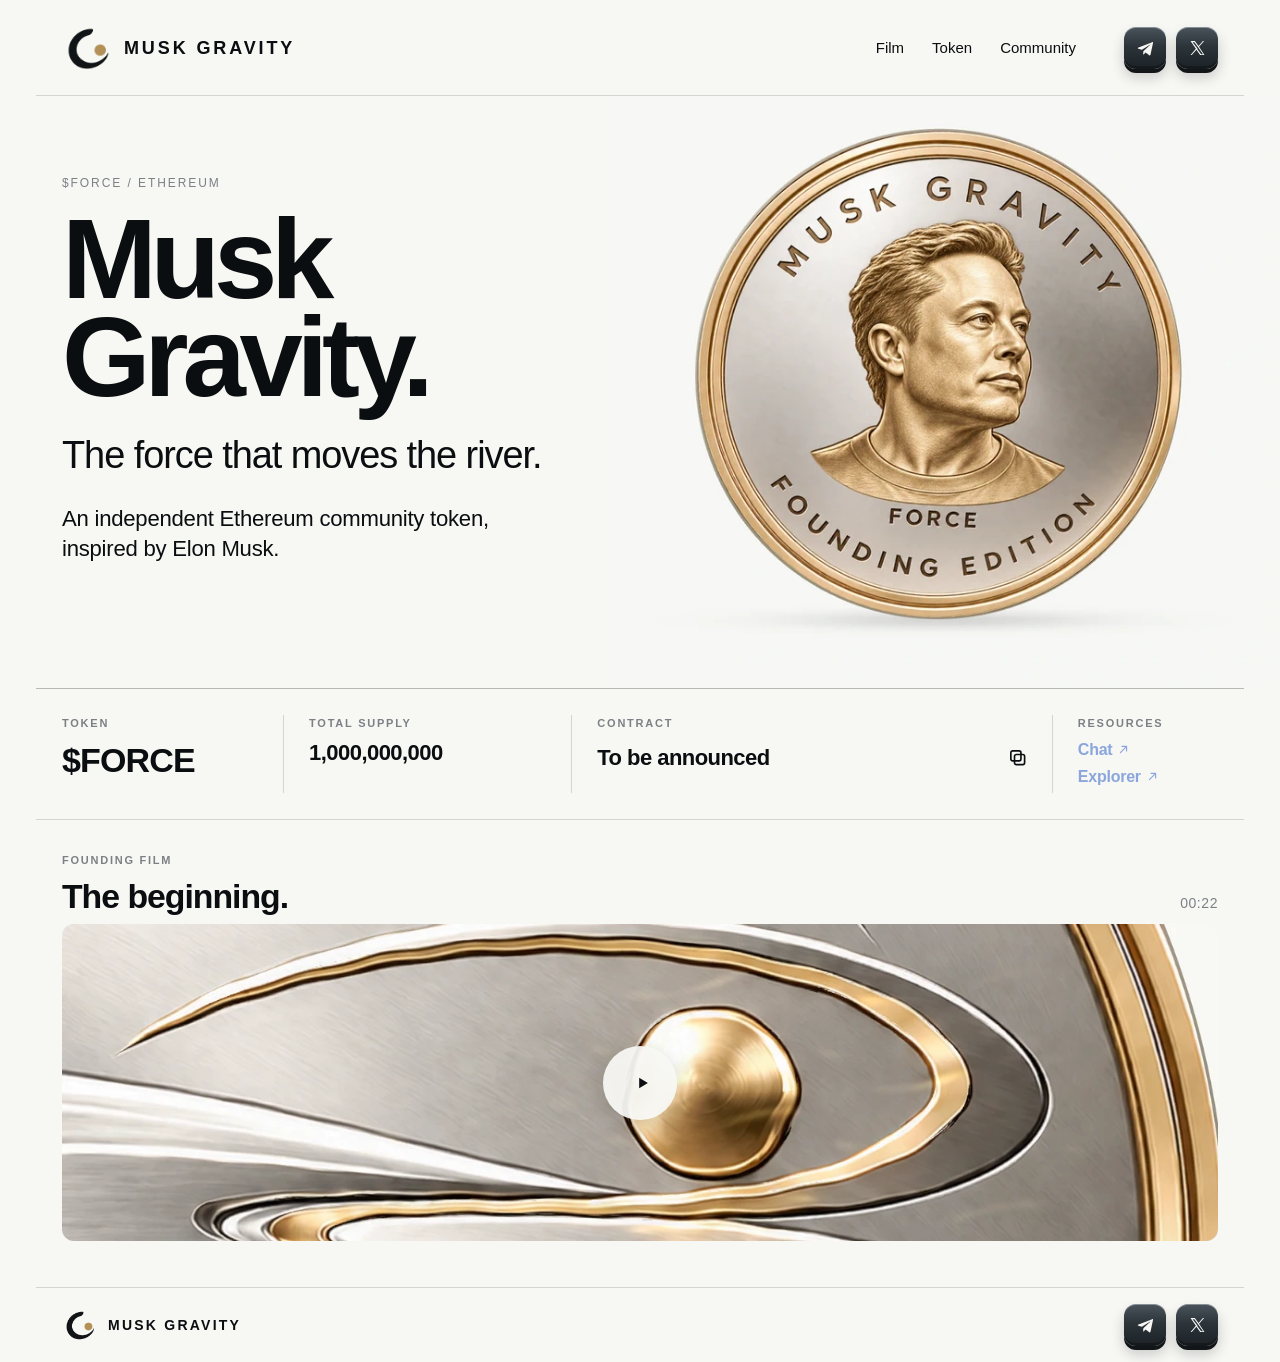
==== index.html @ 2c3f61cd "Place mark-only social buttons and a contract copy control on the page. The headline and footer now " ====
<!DOCTYPE html>
<html lang="en">
<head>
  <meta charset="utf-8">
  <meta name="viewport" content="width=device-width, initial-scale=1">
  <title>Musk Gravity</title>
  <meta name="description" content="The force that moves the river. An independent Ethereum community token, inspired by Elon Musk.">
  <meta name="theme-color" content="#F7F7F4">
  <link rel="icon" href="assets/brand/favicon.png" type="image/png">
  <meta property="og:title" content="Musk Gravity">
  <meta property="og:description" content="The force that moves the river. An independent Ethereum community token, inspired by Elon Musk.">
  <meta property="og:image" content="assets/brand/musk-gravity-banner.png">
  <link rel="preload" as="image" href="assets/images/coin-poster.webp" fetchpriority="high">
  <link rel="stylesheet" href="styles.css">
  <script src="main.js" defer></script>
</head>
<body id="top">
  <div id="page">
    <header class="site-header">
      <div class="frame bar">
        <a class="brand" href="#top">
          <img src="assets/brand/musk-gravity-logo.webp" alt="" width="256" height="256">
          <span>MUSK GRAVITY</span>
        </a>
        <button class="nav-toggle" type="button" aria-expanded="false" aria-controls="site-nav">Menu</button>
        <nav class="site-nav" id="site-nav" aria-label="Primary">
          <a href="#film">Film</a>
          <a href="#token">Token</a>
          <a href="#resources">Community</a>
        </nav>
        <span class="social-row header-social">
          <a class="social-btn" data-social="telegram" aria-label="Telegram" aria-disabled="true"><svg viewBox="0 0 24 24" aria-hidden="true"><path fill="currentColor" d="M21.6 4.4 3.4 11.4c-1.2.5-1.2 1.2-.2 1.5l4.6 1.4 10.7-6.8c.5-.3 1-.1.6.3L9.8 16.2l-.3 4.5c.4 0 .6-.2.9-.4l2.4-2.3 4.9 3.6c.9.5 1.5.2 1.7-.8l3.2-15.2c.4-1.3-.4-1.9-1.5-1.4z"/></svg></a>
          <a class="social-btn" data-social="x" aria-label="X" aria-disabled="true"><svg viewBox="0 0 24 24" aria-hidden="true"><path fill="currentColor" d="M14.7 10.3 21.5 2.8h-1.6l-5.9 6.4L9.1 2.8H3.4l7.1 10.2L3.4 21.2h1.6l6.2-6.8 5 6.8h5.7l-7.2-10.9zm-2.2 2.4-.7-1L6.1 4.4h2.5l4.6 6.4.7 1 6.1 8.4h-2.5l-4.9-6.5z"/></svg></a>
        </span>
      </div>
    </header>

    <main>
      <section class="hero" aria-labelledby="hero-title">
        <div class="frame hero-grid">
          <div class="hero-copy">
            <p class="eyebrow">$FORCE / ETHEREUM</p>
            <h1 id="hero-title">Musk<br>Gravity.</h1>
            <p class="slogan">The force that moves the river.</p>
            <p class="lede"><span>An independent Ethereum community token,</span><span>inspired by Elon Musk.</span></p>
          </div>

          <figure class="coin">
            <div class="coin-media">
              <img class="coin-poster" src="assets/images/coin-poster.webp" alt="Musk Gravity founding coin with the approved portrait face" width="720" height="720" fetchpriority="high" decoding="async">
              <video
                id="coin-video"
                class="coin-video"
                width="1080"
                height="1080"
                muted
                loop
                playsinline
                preload="none"
                data-src="assets/videos/coin-loop.mp4"
                aria-hidden="true"
              ></video>
            </div>
          </figure>
        </div>
      </section>

      <section class="token" id="token" aria-label="Token">
        <div class="frame token-grid">
          <div class="token-col">
            <p class="kicker">Token</p>
            <p class="value token-name">$FORCE</p>
          </div>
          <div class="token-col">
            <div class="fact-window">
              <div class="fact-track">
                <div class="fact">
                  <p class="kicker">Total Supply</p>
                  <p class="value">1,000,000,000</p>
                </div>
                <div class="fact">
                  <p class="kicker">Buy Tax</p>
                  <p class="value">0%</p>
                </div>
                <div class="fact">
                  <p class="kicker">Sell Tax</p>
                  <p class="value">0%</p>
                </div>
                <div class="fact">
                  <p class="kicker">Ownership</p>
                  <p class="value">Renounce</p>
                </div>
                <div class="fact">
                  <p class="kicker">LP Status</p>
                  <p class="value">Burn</p>
                </div>
                <div class="fact" aria-hidden="true">
                  <p class="kicker">Total Supply</p>
                  <p class="value">1,000,000,000</p>
                </div>
              </div>
            </div>
          </div>
          <div class="token-col token-col-contract">
            <p class="kicker">Contract</p>
            <div class="contract-line">
              <div class="value" id="contract-value">To be announced</div>
              <button class="copy" id="copy-contract" type="button" aria-label="Copy contract address">
                <svg class="icon-squares" viewBox="0 0 24 24" aria-hidden="true"><rect x="8.2" y="8.2" width="11" height="11" rx="2" fill="none" stroke="currentColor" stroke-width="1.8"/><rect x="4.2" y="4.2" width="11" height="11" rx="2" fill="none" stroke="currentColor" stroke-width="1.8"/></svg>
                <svg class="icon-check" viewBox="0 0 24 24" aria-hidden="true" hidden><path d="M5 12.5 9.5 17 19 7" fill="none" stroke="currentColor" stroke-width="2.2" stroke-linecap="round" stroke-linejoin="round"/></svg>
              </button>
            </div>
          </div>
          <div class="token-col token-col-resources" id="resources">
            <p class="kicker">Resources</p>
            <p class="resource-row">
              <span class="resource is-pending" data-pending="chat" role="link" aria-disabled="true" aria-label="Chat, to be announced">Chat <svg viewBox="0 0 16 16" aria-hidden="true"><path d="M4.2 11.8 11.8 4.2M6.2 4.2h5.6v5.6" fill="none" stroke="currentColor" stroke-width="1.4" stroke-linecap="round" stroke-linejoin="round"/></svg></span>
              <span class="resource is-pending" data-pending="explorer" role="link" aria-disabled="true" aria-label="Explorer, to be announced">Explorer <svg viewBox="0 0 16 16" aria-hidden="true"><path d="M4.2 11.8 11.8 4.2M6.2 4.2h5.6v5.6" fill="none" stroke="currentColor" stroke-width="1.4" stroke-linecap="round" stroke-linejoin="round"/></svg></span>
            </p>
          </div>
        </div>
      </section>

      <section class="film" id="film" aria-labelledby="film-title">
        <div class="frame film-inner">
          <p class="kicker film-kicker">Founding film</p>
          <div class="film-head">
            <h2 id="film-title">The beginning.</h2>
            <p class="film-time">00:22</p>
          </div>
          <button class="poster" type="button" data-open-film aria-label="Play founding film">
            <img src="assets/images/film-poster.webp" alt="" width="1460" height="400" loading="lazy" decoding="async">
            <span class="poster-play" aria-hidden="true">
              <svg viewBox="0 0 24 24"><path d="M9.4 7.2v9.6l8-4.8-8-4.8z" fill="currentColor"/></svg>
            </span>
          </button>
        </div>
      </section>
    </main>

    <footer class="site-footer">
      <div class="frame bar footer-bar">
        <a class="brand brand-footer" href="#top">
          <img src="assets/brand/musk-gravity-logo.webp" alt="" width="256" height="256">
          <span>MUSK GRAVITY</span>
        </a>
        <span class="social-row">
          <a class="social-btn" data-social="telegram" aria-label="Telegram" aria-disabled="true"><svg viewBox="0 0 24 24" aria-hidden="true"><path fill="currentColor" d="M21.6 4.4 3.4 11.4c-1.2.5-1.2 1.2-.2 1.5l4.6 1.4 10.7-6.8c.5-.3 1-.1.6.3L9.8 16.2l-.3 4.5c.4 0 .6-.2.9-.4l2.4-2.3 4.9 3.6c.9.5 1.5.2 1.7-.8l3.2-15.2c.4-1.3-.4-1.9-1.5-1.4z"/></svg></a>
          <a class="social-btn" data-social="x" aria-label="X" aria-disabled="true"><svg viewBox="0 0 24 24" aria-hidden="true"><path fill="currentColor" d="M14.7 10.3 21.5 2.8h-1.6l-5.9 6.4L9.1 2.8H3.4l7.1 10.2L3.4 21.2h1.6l6.2-6.8 5 6.8h5.7l-7.2-10.9zm-2.2 2.4-.7-1L6.1 4.4h2.5l4.6 6.4.7 1 6.1 8.4h-2.5l-4.9-6.5z"/></svg></a>
        </span>
      </div>
    </footer>
  </div>

  <div class="film-overlay" id="film-overlay" hidden>
    <div class="film-dialog" role="dialog" aria-modal="true" aria-label="Founding film">
      <button class="film-close" type="button" aria-label="Close film">
        <svg viewBox="0 0 16 16" aria-hidden="true"><path d="M3.4 3.4 12.6 12.6M12.6 3.4 3.4 12.6" fill="none" stroke="currentColor" stroke-width="1.4" stroke-linecap="round"/></svg>
      </button>
      <div class="film-player" id="film-player"></div>
    </div>
  </div>
</body>
</html>
---- styles.css ----
:root {
  --bg: #f7f7f4;
  --ink: #0b0e10;
  --muted: #7c8085;
  --rule: #d4d5d3;
  --button: #252b2f;
  --link: #2464db;
  --line: #c5c6c3;
  --frame: min(1350px, calc(100% - 72px));
  --inset: 26px;
  color-scheme: light;
}

* { box-sizing: border-box; }

html { scroll-behavior: auto; }

body {
  margin: 0;
  background: var(--bg);
  color: var(--ink);
  font-family: Arial, Helvetica, sans-serif;
  font-weight: 400;
  line-height: 1.4;
  text-rendering: optimizeLegibility;
}

img, video { max-width: 100%; }

button, a { -webkit-tap-highlight-color: transparent; }

:focus-visible {
  outline: 2px solid var(--link);
  outline-offset: 3px;
}

.frame {
  width: var(--frame);
  margin-inline: auto;
}

.bar {
  display: flex;
  align-items: center;
  justify-content: space-between;
  gap: 20px;
  padding-inline: var(--inset);
}

.site-header {
  position: relative;
  z-index: 2;
  background: var(--bg);
}

.site-header .bar {
  position: relative;
  justify-content: flex-start;
  min-height: 96px;
  border-bottom: 1px solid var(--rule);
}

.brand {
  display: inline-flex;
  align-items: center;
  gap: 10px;
  color: inherit;
  text-decoration: none;
  flex: 0 0 auto;
}

.brand img {
  width: 52px;
  height: 52px;
  display: block;
}

.brand span {
  font-size: 18px;
  font-weight: 700;
  letter-spacing: 0.16em;
  line-height: 1;
}

.nav-toggle {
  display: none;
  margin-left: auto;
  border: 0;
  background: transparent;
  color: var(--ink);
  font: inherit;
  font-size: 15px;
  min-height: 44px;
  padding: 0 2px;
  cursor: pointer;
}

.site-nav {
  display: flex;
  align-items: center;
  gap: 28px;
  margin-left: auto;
}

.header-social { margin-left: 28px; }

.site-nav a {
  color: var(--ink);
  text-decoration: none;
  font-size: 15px;
}

.btn {
  display: inline-flex;
  align-items: center;
  justify-content: center;
  gap: 8px;
  border-radius: 8px;
  text-decoration: none;
  cursor: pointer;
  font-family: inherit;
  line-height: 1;
  white-space: nowrap;
}

.btn svg { width: 14px; height: 14px; display: block; }

.btn-outline {
  height: 38px;
  padding: 0 14px;
  border: 1px solid var(--line);
  background: transparent;
  color: var(--ink);
  font-size: 14px;
  font-weight: 500;
}

.social-row {
  display: inline-flex;
  align-items: center;
  gap: 10px;
}

.social-btn {
  width: 42px;
  height: 42px;
  border-radius: 12px;
  display: inline-grid;
  place-items: center;
  color: #f7f7f4;
  text-decoration: none;
  background: linear-gradient(180deg, #4a545c 0%, #2c343a 46%, #1c2226 100%);
  box-shadow:
    inset 0 1px 0 rgba(255, 255, 255, 0.35),
    inset 0 -3px 0 rgba(0, 0, 0, 0.28),
    0 4px 0 #121618,
    0 8px 14px rgba(11, 14, 16, 0.2);
  transition: transform 0.08s ease, box-shadow 0.08s ease;
}

.social-btn svg { width: 18px; height: 18px; display: block; }

.social-btn:hover {
  transform: translateY(1px);
  box-shadow:
    inset 0 1px 0 rgba(255, 255, 255, 0.3),
    inset 0 -2px 0 rgba(0, 0, 0, 0.28),
    0 3px 0 #121618,
    0 6px 10px rgba(11, 14, 16, 0.18);
}

.social-btn:active {
  transform: translateY(4px);
  box-shadow:
    inset 0 1px 0 rgba(255, 255, 255, 0.2),
    0 1px 0 #121618,
    0 2px 6px rgba(11, 14, 16, 0.16);
}

.social-btn[aria-disabled="true"] { cursor: default; }

.hero-grid {
  position: relative;
  display: grid;
  grid-template-columns: minmax(0, 1.12fr) minmax(280px, 0.88fr);
  column-gap: 12px;
  align-items: start;
  min-height: 592px;
  padding: 80px var(--inset) 68px;
}

.hero-copy { min-width: 0; }

.eyebrow {
  margin: 0 0 20px;
  color: var(--muted);
  font-size: 12px;
  font-weight: 500;
  letter-spacing: 0.16em;
  line-height: 1.2;
  text-transform: uppercase;
}

.hero h1 {
  margin: 0;
  font-size: clamp(64px, 8.9vw, 128px);
  font-weight: 700;
  letter-spacing: -0.055em;
  line-height: 0.86;
}

.slogan {
  margin: 28px 0 0;
  font-size: clamp(28px, 2.965vw, 42px);
  font-weight: 500;
  letter-spacing: -0.028em;
  line-height: 1.15;
}

.lede {
  margin: 26px 0 0;
  max-width: 28em;
  font-size: clamp(18px, 1.73vw, 25px);
  font-weight: 400;
  letter-spacing: -0.011em;
  line-height: 1.35;
}

.lede span { display: block; }

.actions {
  display: flex;
  align-items: center;
  flex-wrap: wrap;
  gap: 18px 26px;
  margin-top: 20px;
}

.coin {
  position: absolute;
  top: -54px;
  right: -32px;
  width: min(52vw, 748px);
  aspect-ratio: 1;
  margin: 0;
}

.coin-media {
  position: relative;
  width: 100%;
  height: 100%;
}

.coin-poster,
.coin-video {
  width: 100%;
  height: 100%;
  object-fit: contain;
  display: block;
  background: transparent;
}

.coin-video {
  position: absolute;
  inset: 0;
  opacity: 0;
}

.coin-video.is-ready { opacity: 1; }

.token {
  position: relative;
  z-index: 1;
  background: var(--bg);
}

.token-grid {
  display: grid;
  grid-template-columns: minmax(0, 0.9fr) minmax(0, 1.05fr) minmax(0, 1.75fr) minmax(0, 0.7fr);
  border-top: 1px solid #b7b9b6;
  border-bottom: 1px solid var(--rule);
}

.token-col {
  position: relative;
  min-width: 0;
  padding: 28px 16px 32px var(--inset);
}

.token-col + .token-col::before {
  content: "";
  position: absolute;
  left: 0;
  top: 26px;
  bottom: 26px;
  width: 1px;
  background: var(--rule);
}

.kicker {
  margin: 0;
  color: var(--muted);
  font-size: 11px;
  font-weight: 600;
  letter-spacing: 0.16em;
  line-height: 1.2;
  text-transform: uppercase;
}

.value {
  margin: 10px 0 0;
  font-size: 22px;
  font-weight: 700;
  letter-spacing: -0.025em;
  line-height: 1.2;
}

.token-name { font-size: 34px; }

.fact-window {
  height: 58px;
  overflow: hidden;
}

.fact {
  height: 58px;
}

.fact-track {
  animation: fact-reel 12.5s infinite;
}

@keyframes fact-reel {
  0%, 14% { transform: translateY(0); }
  20%, 34% { transform: translateY(-58px); }
  40%, 54% { transform: translateY(-116px); }
  60%, 74% { transform: translateY(-174px); }
  80%, 94% { transform: translateY(-232px); }
  100% { transform: translateY(-290px); }
}

.contract-line {
  display: flex;
  align-items: center;
  justify-content: space-between;
  gap: 16px;
  margin-top: 10px;
}

.contract-line .value { margin: 0; min-width: 0; }

.value-contract {
  display: flex;
  align-items: flex-start;
  gap: 8px;
  font-size: 15px;
  font-weight: 650;
  letter-spacing: 0;
  line-height: 1.35;
}

.address {
  overflow-wrap: anywhere;
  min-width: 0;
}

.copy {
  flex: 0 0 auto;
  margin-left: auto;
  width: 36px;
  height: 36px;
  padding: 0;
  border: 0;
  border-radius: 8px;
  background: transparent;
  color: var(--ink);
  display: grid;
  place-items: center;
  cursor: pointer;
}

.copy svg { width: 22px; height: 22px; display: block; }

.copy svg[hidden] { display: none !important; }

.copy.is-copied { color: var(--link); }

.resource-row {
  display: flex;
  flex-wrap: wrap;
  gap: 8px 18px;
  margin: 10px 0 0;
  font-size: 16px;
  font-weight: 600;
  letter-spacing: -0.015em;
  line-height: 1.2;
}

.resource {
  display: inline-flex;
  align-items: center;
  gap: 5px;
  color: var(--link);
  text-decoration: none;
}

.resource svg { width: 13px; height: 13px; display: block; }

.resource.is-pending {
  color: #8aa6dc;
  cursor: default;
}

.film-inner { padding: 34px var(--inset) 46px; }

.film-kicker { margin-bottom: 12px; }

.film-head {
  display: flex;
  align-items: baseline;
  justify-content: space-between;
  gap: 16px;
  margin-bottom: 10px;
}

.film h2 {
  margin: 0;
  font-size: clamp(28px, 2.64vw, 38px);
  font-weight: 650;
  letter-spacing: -0.03em;
  line-height: 1.05;
}

.film-time {
  margin: 0;
  color: var(--muted);
  font-size: 14px;
  letter-spacing: 0.04em;
}

.poster {
  position: relative;
  display: block;
  width: 100%;
  padding: 0;
  border: 0;
  border-radius: 12px;
  overflow: hidden;
  background: #14171a;
  cursor: pointer;
  aspect-ratio: 1460 / 400;
}

.poster img {
  width: 100%;
  height: 100%;
  object-fit: cover;
  display: block;
}

.poster-play {
  position: absolute;
  left: 50%;
  top: 50%;
  width: 74px;
  height: 74px;
  transform: translate(-50%, -50%);
  border-radius: 50%;
  background: rgba(247, 247, 244, 0.94);
  color: var(--ink);
  display: grid;
  place-items: center;
  box-shadow: 0 8px 22px rgba(11, 14, 16, 0.18);
}

.poster-play svg { width: 26px; height: 26px; margin-left: 3px; display: block; }

.site-footer .footer-bar {
  min-height: 71px;
  border-top: 1px solid var(--rule);
  padding-top: 16px;
  padding-bottom: 16px;
}

.brand-footer img { width: 36px; height: 36px; }

.brand-footer span {
  font-size: 14px;
  letter-spacing: 0.16em;
}

.film-overlay {
  position: fixed;
  inset: 0;
  z-index: 30;
  display: grid;
  place-items: center;
  padding: 56px 24px 24px;
  background: rgba(11, 14, 16, 0.78);
}

.film-overlay[hidden] { display: none; }

.film-dialog {
  position: relative;
  width: min(1100px, 100%);
}

.film-player {
  display: flex;
  justify-content: center;
}

.film-player video {
  width: min(1100px, 100%);
  max-height: calc(100vh - 112px);
  aspect-ratio: 16 / 9;
  height: auto;
  display: block;
  background: #000;
  border-radius: 8px;
}

.film-close {
  position: absolute;
  top: -44px;
  right: 0;
  width: 36px;
  height: 36px;
  padding: 0;
  border: 0;
  border-radius: 50%;
  background: transparent;
  color: #f7f7f4;
  display: grid;
  place-items: center;
  cursor: pointer;
}

.film-close svg { width: 16px; height: 16px; display: block; }

body.film-open { overflow: hidden; }

@media (max-width: 900px) {
  .hero-grid {
    grid-template-columns: 1fr;
    min-height: 0;
    padding-top: 48px;
    padding-bottom: 40px;
  }

  .coin {
    position: relative;
    top: auto;
    right: auto;
    width: min(440px, 88%);
    margin: 12px auto 0;
  }

  .token-grid { grid-template-columns: 1fr 1fr; }

  .token-col:nth-child(odd)::before { display: none; }

  .token-col:nth-child(n + 3) { border-top: 1px solid var(--rule); }
}

@media (max-width: 860px) {
  .nav-toggle { display: inline-flex; align-items: center; }

  .header-social { margin-left: 14px; }

  .site-nav {
    display: none;
    position: absolute;
    top: calc(100% + 1px);
    left: 0;
    right: 0;
    z-index: 5;
    flex-direction: column;
    align-items: flex-start;
    gap: 2px;
    padding: 8px 22px 18px;
    background: var(--bg);
    border-bottom: 1px solid var(--rule);
  }

  .site-nav.is-open { display: flex; }

  .site-nav a {
    min-height: 44px;
    display: inline-flex;
    align-items: center;
  }

  .site-nav .social-btn {
    min-height: 42px;
    display: inline-grid;
  }

  .site-nav .btn-outline { margin-top: 6px; }
}

@media (max-width: 720px) {
  :root {
    --frame: calc(100% - 44px);
    --inset: 0px;
  }

  .hero h1 { font-size: 58px; letter-spacing: -0.05em; }

  .lede span { display: inline; }
  .lede span + span::before { content: " "; }

  .footer-bar {
    align-items: center;
    gap: 16px;
    padding-top: 18px;
    padding-bottom: 18px;
  }

  .film-inner { padding-top: 28px; padding-bottom: 32px; }

  .poster-play { width: 64px; height: 64px; }
}

@media (prefers-reduced-motion: reduce) {
  html { scroll-behavior: auto; }

  .fact-window { height: auto; overflow: visible; }
  .fact-track { animation: none; }
  .fact-track .fact[aria-hidden="true"] { display: none; }
  .fact { height: auto; }
  .fact + .fact { margin-top: 16px; }
}
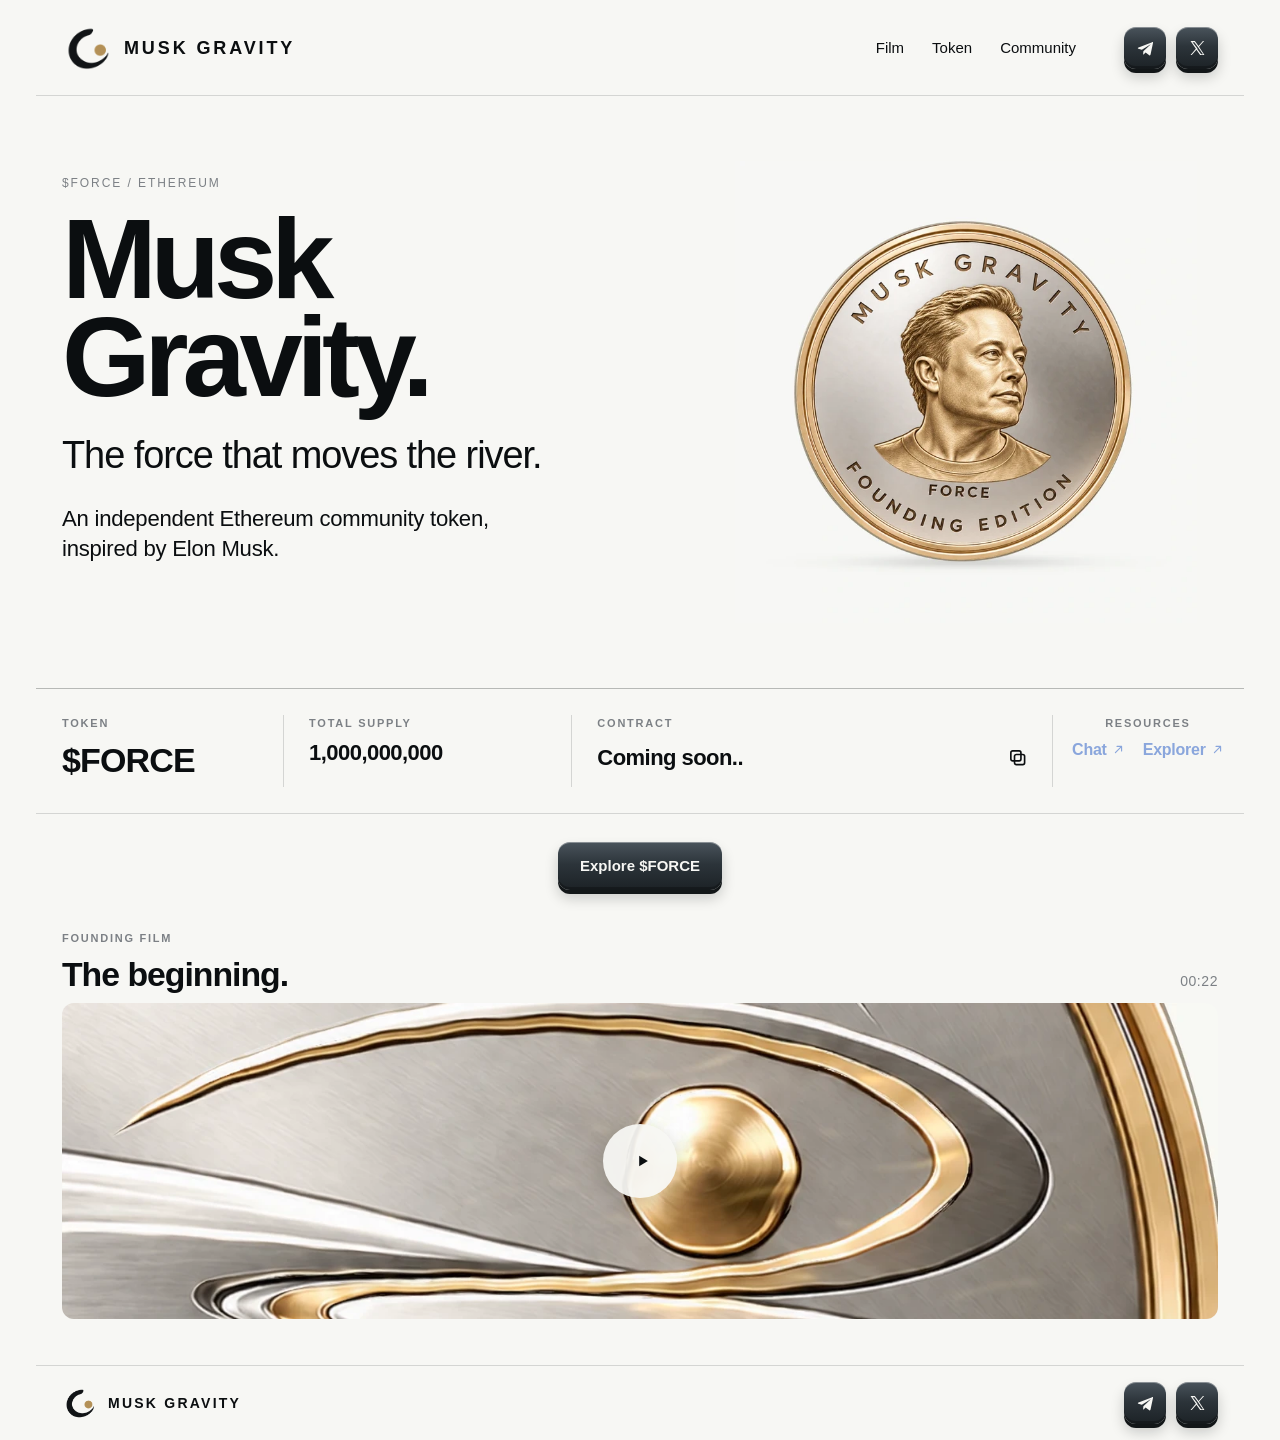
==== commit 6610be2c: "Center the coin and keep Explore beside the token table. The contract now reads Coming soon, Chat an" ====
--- a/index.html
+++ b/index.html
@@ -26,7 +26,7 @@
         <nav class="site-nav" id="site-nav" aria-label="Primary">
           <a href="#film">Film</a>
           <a href="#token">Token</a>
-          <a href="#resources">Community</a>
+          <button class="nav-link" type="button" data-open-story>Community</button>
         </nav>
         <span class="social-row header-social">
           <a class="social-btn" data-social="telegram" aria-label="Telegram" aria-disabled="true"><svg viewBox="0 0 24 24" aria-hidden="true"><path fill="currentColor" d="M21.6 4.4 3.4 11.4c-1.2.5-1.2 1.2-.2 1.5l4.6 1.4 10.7-6.8c.5-.3 1-.1.6.3L9.8 16.2l-.3 4.5c.4 0 .6-.2.9-.4l2.4-2.3 4.9 3.6c.9.5 1.5.2 1.7-.8l3.2-15.2c.4-1.3-.4-1.9-1.5-1.4z"/></svg></a>
@@ -104,7 +104,7 @@
           <div class="token-col token-col-contract">
             <p class="kicker">Contract</p>
             <div class="contract-line">
-              <div class="value" id="contract-value">To be announced</div>
+              <div class="value" id="contract-value">Coming soon..</div>
               <button class="copy" id="copy-contract" type="button" aria-label="Copy contract address">
                 <svg class="icon-squares" viewBox="0 0 24 24" aria-hidden="true"><rect x="8.2" y="8.2" width="11" height="11" rx="2" fill="none" stroke="currentColor" stroke-width="1.8"/><rect x="4.2" y="4.2" width="11" height="11" rx="2" fill="none" stroke="currentColor" stroke-width="1.8"/></svg>
                 <svg class="icon-check" viewBox="0 0 24 24" aria-hidden="true" hidden><path d="M5 12.5 9.5 17 19 7" fill="none" stroke="currentColor" stroke-width="2.2" stroke-linecap="round" stroke-linejoin="round"/></svg>
@@ -118,6 +118,9 @@
               <span class="resource is-pending" data-pending="explorer" role="link" aria-disabled="true" aria-label="Explorer, to be announced">Explorer <svg viewBox="0 0 16 16" aria-hidden="true"><path d="M4.2 11.8 11.8 4.2M6.2 4.2h5.6v5.6" fill="none" stroke="currentColor" stroke-width="1.4" stroke-linecap="round" stroke-linejoin="round"/></svg></span>
             </p>
           </div>
+        </div>
+        <div class="frame token-action">
+          <a class="btn btn-raise" href="#resources">Explore $FORCE</a>
         </div>
       </section>
 
@@ -152,6 +155,36 @@
     </footer>
   </div>
 
+  <div class="story-overlay" id="story-overlay" hidden>
+    <div class="story-window" role="dialog" aria-modal="true" aria-labelledby="story-title">
+      <header class="story-head">
+        <div class="frame bar story-bar">
+          <button class="story-close" type="button" aria-label="Close">Close</button>
+          <p class="story-token">$FORCE</p>
+          <span class="social-row">
+            <a class="social-btn" data-social="telegram" aria-label="Telegram" aria-disabled="true"><svg viewBox="0 0 24 24" aria-hidden="true"><path fill="currentColor" d="M21.6 4.4 3.4 11.4c-1.2.5-1.2 1.2-.2 1.5l4.6 1.4 10.7-6.8c.5-.3 1-.1.6.3L9.8 16.2l-.3 4.5c.4 0 .6-.2.9-.4l2.4-2.3 4.9 3.6c.9.5 1.5.2 1.7-.8l3.2-15.2c.4-1.3-.4-1.9-1.5-1.4z"/></svg></a>
+            <a class="social-btn" data-social="x" aria-label="X" aria-disabled="true"><svg viewBox="0 0 24 24" aria-hidden="true"><path fill="currentColor" d="M14.7 10.3 21.5 2.8h-1.6l-5.9 6.4L9.1 2.8H3.4l7.1 10.2L3.4 21.2h1.6l6.2-6.8 5 6.8h5.7l-7.2-10.9zm-2.2 2.4-.7-1L6.1 4.4h2.5l4.6 6.4.7 1 6.1 8.4h-2.5l-4.9-6.5z"/></svg></a>
+          </span>
+        </div>
+      </header>
+      <div class="story-scroll">
+        <article class="frame story-body">
+          <h2 id="story-title">A New Force in Commerce</h2>
+          <blockquote>“Maybe we should start a competitor to Amazon.”</blockquote>
+          <p>On October 15, 2026, Elon Musk posted those words during a discussion about restrictions on AI shopping agents. He offered no launch plan, leaving an intriguing possibility open.</p>
+          <p>Musk Gravity begins with that possibility.</p>
+          <p>If Musk followed through, what might he build? Imagine a marketplace designed around intelligent assistants from the beginning: describe what you need, let an agent explore the options, and move from intention to purchase with fewer obstacles.</p>
+          <p>Musk Gravity is our independent interpretation of that imagined future—a company concept shaped around the possibility of a new challenger entering commerce.</p>
+          <p>The river in our identity represents the movement of goods, ideas, and opportunity. Gravity represents the attraction that could draw people toward a different destination. Together, they express our central idea: even an established current can change direction.</p>
+          <p>FORCE is the ticker of Musk Gravity’s Ethereum community token. It gives this narrative a shared identity for people interested in the possibility Musk raised. Its meaning comes from movement: the force required to challenge familiar systems and imagine another way forward.</p>
+          <p>The remark supplies the spark. Musk Gravity gives the community’s imagination a name.</p>
+          <p class="story-slogan">The force that moves the river.</p>
+          <p class="story-note">Musk Gravity and FORCE are independently created and are not affiliated with or endorsed by Elon Musk.</p>
+        </article>
+      </div>
+    </div>
+  </div>
+
   <div class="film-overlay" id="film-overlay" hidden>
     <div class="film-dialog" role="dialog" aria-modal="true" aria-label="Founding film">
       <button class="film-close" type="button" aria-label="Close film">
--- a/styles.css
+++ b/styles.css
@@ -104,10 +104,19 @@
 
 .header-social { margin-left: 28px; }
 
-.site-nav a {
+.site-nav a,
+.site-nav .nav-link {
   color: var(--ink);
   text-decoration: none;
   font-size: 15px;
+}
+
+.site-nav .nav-link {
+  border: 0;
+  background: transparent;
+  font-family: inherit;
+  padding: 0;
+  cursor: pointer;
 }
 
 .btn {
@@ -179,6 +188,57 @@
 
 .social-btn[aria-disabled="true"] { cursor: default; }
 
+.site-nav a,
+.site-nav .nav-link,
+.story-close,
+.nav-toggle {
+  transition: color 0.15s ease, transform 0.08s ease;
+}
+
+.site-nav a:hover,
+.site-nav .nav-link:hover,
+.story-close:hover,
+.nav-toggle:hover { color: var(--link); }
+
+.site-nav a:active,
+.site-nav .nav-link:active,
+.story-close:active,
+.nav-toggle:active { transform: translateY(1px); }
+
+.btn-raise {
+  height: 48px;
+  padding: 0 22px;
+  border: 0;
+  border-radius: 12px;
+  color: #f7f7f4;
+  font-size: 15px;
+  font-weight: 650;
+  background: linear-gradient(180deg, #4a545c 0%, #2c343a 46%, #1c2226 100%);
+  box-shadow:
+    inset 0 1px 0 rgba(255, 255, 255, 0.35),
+    inset 0 -3px 0 rgba(0, 0, 0, 0.28),
+    0 4px 0 #121618,
+    0 8px 14px rgba(11, 14, 16, 0.2);
+  transition: transform 0.08s ease, box-shadow 0.08s ease;
+}
+
+.btn-raise:hover {
+  transform: translateY(1px);
+  box-shadow:
+    inset 0 1px 0 rgba(255, 255, 255, 0.3),
+    inset 0 -2px 0 rgba(0, 0, 0, 0.28),
+    0 3px 0 #121618,
+    0 6px 10px rgba(11, 14, 16, 0.18);
+}
+
+.btn-raise:active {
+  transform: translateY(4px);
+  box-shadow:
+    inset 0 1px 0 rgba(255, 255, 255, 0.2),
+    0 1px 0 #121618,
+    0 2px 6px rgba(11, 14, 16, 0.16);
+}
+
 .hero-grid {
   position: relative;
   display: grid;
@@ -238,17 +298,23 @@
 
 .coin {
   position: absolute;
-  top: -54px;
-  right: -32px;
-  width: min(52vw, 748px);
-  aspect-ratio: 1;
+  top: 0;
+  bottom: 0;
+  left: 54%;
+  right: 0;
+  width: auto;
   margin: 0;
+  display: flex;
+  align-items: center;
+  justify-content: center;
 }
 
 .coin-media {
   position: relative;
-  width: 100%;
-  height: 100%;
+  width: auto;
+  height: min(78%, 640px);
+  aspect-ratio: 1;
+  max-width: 92%;
 }
 
 .coin-poster,
@@ -272,6 +338,12 @@
   position: relative;
   z-index: 1;
   background: var(--bg);
+}
+
+.token-action {
+  display: flex;
+  justify-content: center;
+  padding: 28px var(--inset) 8px;
 }
 
 .token-grid {
@@ -377,7 +449,12 @@
   display: grid;
   place-items: center;
   cursor: pointer;
-}
+  transition: transform 0.08s ease, background 0.15s ease, color 0.15s ease;
+}
+
+.copy:hover { background: rgba(11, 14, 16, 0.06); }
+
+.copy:active { transform: scale(0.9); }
 
 .copy svg { width: 22px; height: 22px; display: block; }
 
@@ -396,13 +473,29 @@
   line-height: 1.2;
 }
 
+.token-col-resources {
+  display: flex;
+  flex-direction: column;
+  align-items: center;
+  padding-left: 12px;
+  padding-right: 12px;
+  text-align: center;
+}
+
+.token-col-resources .resource-row { justify-content: center; }
+
 .resource {
   display: inline-flex;
   align-items: center;
   gap: 5px;
   color: var(--link);
   text-decoration: none;
-}
+  transition: color 0.15s ease, transform 0.08s ease;
+}
+
+.resource:hover { color: #163f8c; }
+
+.resource:active { transform: translateY(1px); }
 
 .resource svg { width: 13px; height: 13px; display: block; }
 
@@ -449,7 +542,12 @@
   background: #14171a;
   cursor: pointer;
   aspect-ratio: 1460 / 400;
-}
+  transition: transform 0.12s ease;
+}
+
+.poster:hover { transform: translateY(-2px); }
+
+.poster:active { transform: translateY(1px); }
 
 .poster img {
   width: 100%;
@@ -471,7 +569,12 @@
   display: grid;
   place-items: center;
   box-shadow: 0 8px 22px rgba(11, 14, 16, 0.18);
-}
+  transition: transform 0.12s ease;
+}
+
+.poster:hover .poster-play { transform: translate(-50%, -50%) scale(1.08); }
+
+.poster:active .poster-play { transform: translate(-50%, -50%) scale(0.94); }
 
 .poster-play svg { width: 26px; height: 26px; margin-left: 3px; display: block; }
 
@@ -487,6 +590,104 @@
 .brand-footer span {
   font-size: 14px;
   letter-spacing: 0.16em;
+}
+
+.story-overlay {
+  position: fixed;
+  inset: 0;
+  z-index: 40;
+  background: var(--bg);
+}
+
+.story-overlay[hidden] { display: none; }
+
+.story-window {
+  height: 100%;
+  display: flex;
+  flex-direction: column;
+}
+
+.story-bar {
+  position: relative;
+  justify-content: flex-start;
+  min-height: 96px;
+  border-bottom: 1px solid var(--rule);
+  background: var(--bg);
+}
+
+.story-close {
+  border: 0;
+  background: transparent;
+  color: var(--ink);
+  font: inherit;
+  font-size: 15px;
+  min-height: 44px;
+  padding: 0;
+  cursor: pointer;
+}
+
+.story-token {
+  position: absolute;
+  left: 50%;
+  top: 50%;
+  margin: 0;
+  transform: translate(-50%, -50%);
+  font-size: 34px;
+  font-weight: 700;
+  letter-spacing: -0.025em;
+  line-height: 1;
+}
+
+.story-bar .social-row { margin-left: auto; }
+
+.story-scroll {
+  flex: 1;
+  overflow: auto;
+}
+
+.story-body {
+  padding: 52px max(22px, var(--inset)) 72px;
+}
+
+.story-body h2 {
+  margin: 0;
+  max-width: 16em;
+  font-size: clamp(36px, 4.4vw, 56px);
+  font-weight: 700;
+  letter-spacing: -0.045em;
+  line-height: 1.02;
+}
+
+.story-body blockquote {
+  margin: 28px 0 0;
+  max-width: 18em;
+  font-size: clamp(24px, 2.6vw, 34px);
+  font-weight: 500;
+  letter-spacing: -0.03em;
+  line-height: 1.25;
+}
+
+.story-body p {
+  margin: 20px 0 0;
+  max-width: 40em;
+  font-size: 18px;
+  letter-spacing: -0.011em;
+  line-height: 1.55;
+}
+
+.story-body .story-slogan {
+  margin-top: 32px;
+  font-size: clamp(24px, 2.4vw, 32px);
+  font-weight: 500;
+  letter-spacing: -0.028em;
+  line-height: 1.2;
+}
+
+.story-body .story-note {
+  max-width: 36em;
+  color: var(--muted);
+  font-size: 14px;
+  line-height: 1.45;
 }
 
 .film-overlay {
@@ -535,11 +736,17 @@
   display: grid;
   place-items: center;
   cursor: pointer;
-}
+  transition: transform 0.08s ease, background 0.15s ease;
+}
+
+.film-close:hover { background: rgba(247, 247, 244, 0.14); }
+
+.film-close:active { transform: scale(0.92); }
 
 .film-close svg { width: 16px; height: 16px; display: block; }
 
-body.film-open { overflow: hidden; }
+body.film-open,
+body.story-open { overflow: hidden; }
 
 @media (max-width: 900px) {
   .hero-grid {
@@ -553,8 +760,17 @@
     position: relative;
     top: auto;
     right: auto;
+    left: auto;
+    bottom: auto;
     width: min(440px, 88%);
     margin: 12px auto 0;
+    display: block;
+  }
+
+  .coin-media {
+    width: 100%;
+    height: auto;
+    max-width: none;
   }
 
   .token-grid { grid-template-columns: 1fr 1fr; }
@@ -586,11 +802,16 @@
 
   .site-nav.is-open { display: flex; }
 
-  .site-nav a {
+  .site-nav a,
+  .site-nav .nav-link {
     min-height: 44px;
     display: inline-flex;
     align-items: center;
   }
+
+  .story-token { font-size: 28px; }
+
+  .story-body { padding-top: 36px; padding-bottom: 48px; }
 
   .site-nav .social-btn {
     min-height: 42px;
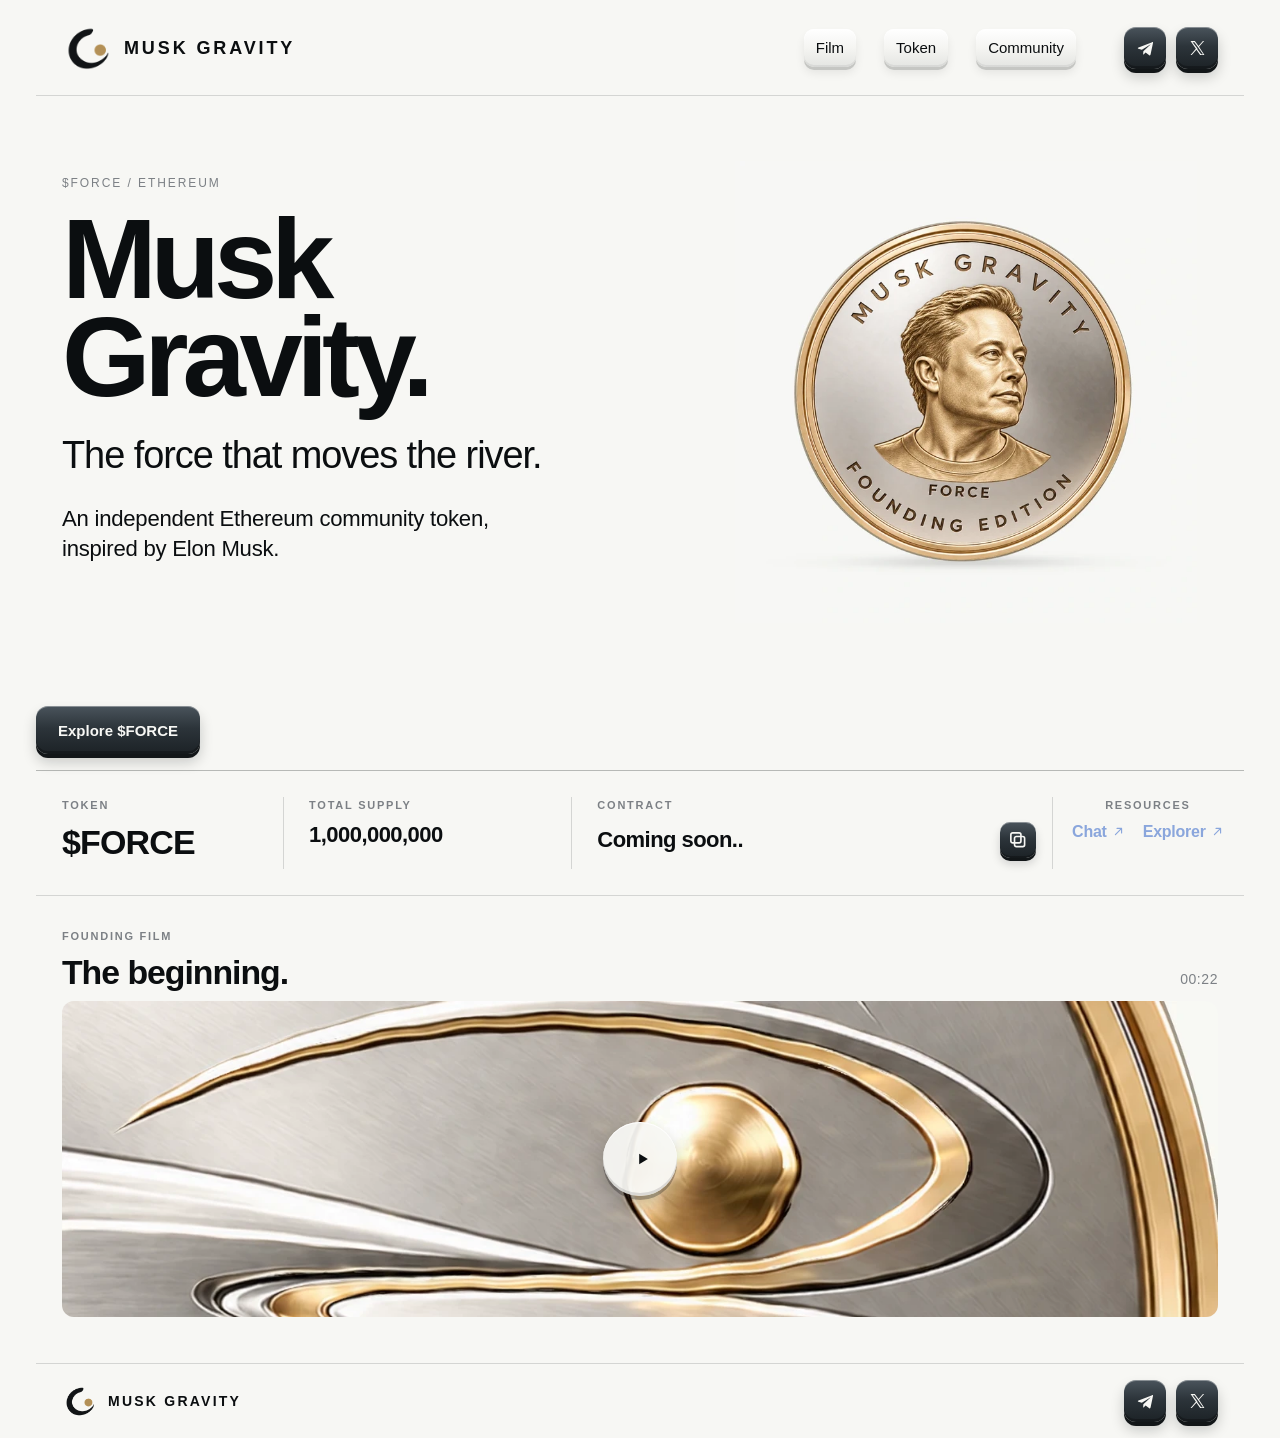
==== commit 7a3d6673: "Move Explore to the left of the token table and raise every button. The community window now names M" ====
--- a/index.html
+++ b/index.html
@@ -66,6 +66,9 @@
       </section>
 
       <section class="token" id="token" aria-label="Token">
+        <div class="frame token-action">
+          <a class="btn btn-raise" href="#token">Explore $FORCE</a>
+        </div>
         <div class="frame token-grid">
           <div class="token-col">
             <p class="kicker">Token</p>
@@ -118,9 +121,6 @@
               <span class="resource is-pending" data-pending="explorer" role="link" aria-disabled="true" aria-label="Explorer, to be announced">Explorer <svg viewBox="0 0 16 16" aria-hidden="true"><path d="M4.2 11.8 11.8 4.2M6.2 4.2h5.6v5.6" fill="none" stroke="currentColor" stroke-width="1.4" stroke-linecap="round" stroke-linejoin="round"/></svg></span>
             </p>
           </div>
-        </div>
-        <div class="frame token-action">
-          <a class="btn btn-raise" href="#resources">Explore $FORCE</a>
         </div>
       </section>
 
@@ -160,7 +160,7 @@
       <header class="story-head">
         <div class="frame bar story-bar">
           <button class="story-close" type="button" aria-label="Close">Close</button>
-          <p class="story-token">$FORCE</p>
+          <p class="story-token">Musk Gravity</p>
           <span class="social-row">
             <a class="social-btn" data-social="telegram" aria-label="Telegram" aria-disabled="true"><svg viewBox="0 0 24 24" aria-hidden="true"><path fill="currentColor" d="M21.6 4.4 3.4 11.4c-1.2.5-1.2 1.2-.2 1.5l4.6 1.4 10.7-6.8c.5-.3 1-.1.6.3L9.8 16.2l-.3 4.5c.4 0 .6-.2.9-.4l2.4-2.3 4.9 3.6c.9.5 1.5.2 1.7-.8l3.2-15.2c.4-1.3-.4-1.9-1.5-1.4z"/></svg></a>
             <a class="social-btn" data-social="x" aria-label="X" aria-disabled="true"><svg viewBox="0 0 24 24" aria-hidden="true"><path fill="currentColor" d="M14.7 10.3 21.5 2.8h-1.6l-5.9 6.4L9.1 2.8H3.4l7.1 10.2L3.4 21.2h1.6l6.2-6.8 5 6.8h5.7l-7.2-10.9zm-2.2 2.4-.7-1L6.1 4.4h2.5l4.6 6.4.7 1 6.1 8.4h-2.5l-4.9-6.5z"/></svg></a>
@@ -169,17 +169,28 @@
       </header>
       <div class="story-scroll">
         <article class="frame story-body">
-          <h2 id="story-title">A New Force in Commerce</h2>
-          <blockquote>“Maybe we should start a competitor to Amazon.”</blockquote>
-          <p>On October 15, 2026, Elon Musk posted those words during a discussion about restrictions on AI shopping agents. He offered no launch plan, leaving an intriguing possibility open.</p>
-          <p>Musk Gravity begins with that possibility.</p>
-          <p>If Musk followed through, what might he build? Imagine a marketplace designed around intelligent assistants from the beginning: describe what you need, let an agent explore the options, and move from intention to purchase with fewer obstacles.</p>
-          <p>Musk Gravity is our independent interpretation of that imagined future—a company concept shaped around the possibility of a new challenger entering commerce.</p>
-          <p>The river in our identity represents the movement of goods, ideas, and opportunity. Gravity represents the attraction that could draw people toward a different destination. Together, they express our central idea: even an established current can change direction.</p>
-          <p>FORCE is the ticker of Musk Gravity’s Ethereum community token. It gives this narrative a shared identity for people interested in the possibility Musk raised. Its meaning comes from movement: the force required to challenge familiar systems and imagine another way forward.</p>
-          <p>The remark supplies the spark. Musk Gravity gives the community’s imagination a name.</p>
-          <p class="story-slogan">The force that moves the river.</p>
-          <p class="story-note">Musk Gravity and FORCE are independently created and are not affiliated with or endorsed by Elon Musk.</p>
+          <div class="story-layout">
+            <header class="story-title-block">
+              <p class="story-kicker">Musk Gravity</p>
+              <h2 id="story-title">A New Force<br>in Commerce</h2>
+              <blockquote>“Maybe we should start a competitor to Amazon.”</blockquote>
+            </header>
+            <aside class="story-photos">
+              <img src="assets/images/story-lobby.jpg" alt="Fictional Musk Gravity lobby concept, with founding coins on display" width="1024" height="576">
+              <img src="assets/images/story-campus.jpg" alt="Fictional Musk Gravity campus concept at sunset" width="1024" height="576">
+              <img src="assets/images/story-choice.jpg" alt="Illustrative shopping choice between Amazon and a FORCE concept, not customer research" width="1024" height="576">
+            </aside>
+            <div class="story-prose">
+              <p>On October 15, 2026, Elon Musk posted those words during a discussion about restrictions on AI shopping agents. He offered no launch plan, leaving an intriguing possibility open.</p>
+              <p>Musk Gravity begins with that possibility.</p>
+              <p>If Musk followed through, what might he build? Imagine a marketplace designed around intelligent assistants from the beginning: describe what you need, let an agent explore the options, and move from intention to purchase with fewer obstacles.</p>
+              <p>Musk Gravity is our independent interpretation of that imagined future—a company concept shaped around the possibility of a new challenger entering commerce.</p>
+              <p>The river in our identity represents the movement of goods, ideas, and opportunity. Gravity represents the attraction that could draw people toward a different destination. Together, they express our central idea: even an established current can change direction.</p>
+              <p>FORCE is the ticker of Musk Gravity’s Ethereum community token. It gives this narrative a shared identity for people interested in the possibility Musk raised. Its meaning comes from movement: the force required to challenge familiar systems and imagine another way forward.</p>
+              <p>The remark supplies the spark. Musk Gravity gives the community’s imagination a name.</p>
+              <p class="story-slogan">The force that moves the river.</p>
+            </div>
+          </div>
         </article>
       </div>
     </div>
--- a/styles.css
+++ b/styles.css
@@ -190,20 +190,49 @@
 
 .site-nav a,
 .site-nav .nav-link,
-.story-close,
 .nav-toggle {
-  transition: color 0.15s ease, transform 0.08s ease;
+  border: 0;
+  border-radius: 10px;
+  background: linear-gradient(180deg, #ffffff 0%, #f4f4f1 52%, #e4e5e2 100%);
+  box-shadow:
+    inset 0 1px 0 #fff,
+    inset 0 -2px 0 rgba(11, 14, 16, 0.06),
+    0 3px 0 #c5c6c3,
+    0 6px 10px rgba(11, 14, 16, 0.08);
+  transition: transform 0.08s ease, box-shadow 0.08s ease;
+}
+
+.site-nav a,
+.site-nav .nav-link {
+  height: 38px;
+  padding: 0 12px;
+  display: inline-flex;
+  align-items: center;
+}
+
+.nav-toggle {
+  height: 38px;
+  padding: 0 12px;
 }
 
 .site-nav a:hover,
 .site-nav .nav-link:hover,
-.story-close:hover,
-.nav-toggle:hover { color: var(--link); }
+.nav-toggle:hover {
+  transform: translateY(1px);
+  box-shadow:
+    inset 0 1px 0 #fff,
+    0 2px 0 #c5c6c3,
+    0 4px 8px rgba(11, 14, 16, 0.08);
+}
 
 .site-nav a:active,
 .site-nav .nav-link:active,
-.story-close:active,
-.nav-toggle:active { transform: translateY(1px); }
+.nav-toggle:active {
+  transform: translateY(3px);
+  box-shadow:
+    inset 0 1px 0 rgba(255, 255, 255, 0.7),
+    0 1px 0 #c5c6c3;
+}
 
 .btn-raise {
   height: 48px;
@@ -342,8 +371,8 @@
 
 .token-action {
   display: flex;
-  justify-content: center;
-  padding: 28px var(--inset) 8px;
+  justify-content: flex-start;
+  padding: 18px 0 16px;
 }
 
 .token-grid {
@@ -443,18 +472,34 @@
   height: 36px;
   padding: 0;
   border: 0;
-  border-radius: 8px;
-  background: transparent;
-  color: var(--ink);
+  border-radius: 10px;
+  background: linear-gradient(180deg, #4a545c 0%, #2c343a 46%, #1c2226 100%);
+  color: #f7f7f4;
   display: grid;
   place-items: center;
   cursor: pointer;
-  transition: transform 0.08s ease, background 0.15s ease, color 0.15s ease;
-}
-
-.copy:hover { background: rgba(11, 14, 16, 0.06); }
-
-.copy:active { transform: scale(0.9); }
+  box-shadow:
+    inset 0 1px 0 rgba(255, 255, 255, 0.35),
+    inset 0 -2px 0 rgba(0, 0, 0, 0.28),
+    0 3px 0 #121618,
+    0 6px 10px rgba(11, 14, 16, 0.16);
+  transition: transform 0.08s ease, box-shadow 0.08s ease, color 0.15s ease;
+}
+
+.copy:hover {
+  transform: translateY(1px);
+  box-shadow:
+    inset 0 1px 0 rgba(255, 255, 255, 0.3),
+    0 2px 0 #121618,
+    0 4px 8px rgba(11, 14, 16, 0.14);
+}
+
+.copy:active {
+  transform: translateY(3px);
+  box-shadow:
+    inset 0 1px 0 rgba(255, 255, 255, 0.2),
+    0 1px 0 #121618;
+}
 
 .copy svg { width: 22px; height: 22px; display: block; }
 
@@ -568,13 +613,28 @@
   color: var(--ink);
   display: grid;
   place-items: center;
-  box-shadow: 0 8px 22px rgba(11, 14, 16, 0.18);
-  transition: transform 0.12s ease;
-}
-
-.poster:hover .poster-play { transform: translate(-50%, -50%) scale(1.08); }
-
-.poster:active .poster-play { transform: translate(-50%, -50%) scale(0.94); }
+  box-shadow:
+    inset 0 1px 0 rgba(255, 255, 255, 0.9),
+    inset 0 -3px 0 rgba(11, 14, 16, 0.12),
+    0 4px 0 rgba(11, 14, 16, 0.28),
+    0 10px 18px rgba(11, 14, 16, 0.22);
+  transition: transform 0.08s ease, box-shadow 0.08s ease;
+}
+
+.poster:hover .poster-play {
+  transform: translate(-50%, calc(-50% + 1px));
+  box-shadow:
+    inset 0 1px 0 rgba(255, 255, 255, 0.85),
+    0 3px 0 rgba(11, 14, 16, 0.28),
+    0 7px 14px rgba(11, 14, 16, 0.18);
+}
+
+.poster:active .poster-play {
+  transform: translate(-50%, calc(-50% + 4px));
+  box-shadow:
+    inset 0 1px 0 rgba(255, 255, 255, 0.7),
+    0 1px 0 rgba(11, 14, 16, 0.28);
+}
 
 .poster-play svg { width: 26px; height: 26px; margin-left: 3px; display: block; }
 
@@ -616,14 +676,38 @@
 }
 
 .story-close {
+  height: 42px;
+  padding: 0 16px;
   border: 0;
-  background: transparent;
-  color: var(--ink);
+  border-radius: 12px;
+  background: linear-gradient(180deg, #4a545c 0%, #2c343a 46%, #1c2226 100%);
+  color: #f7f7f4;
   font: inherit;
   font-size: 15px;
-  min-height: 44px;
-  padding: 0;
   cursor: pointer;
+  box-shadow:
+    inset 0 1px 0 rgba(255, 255, 255, 0.35),
+    inset 0 -3px 0 rgba(0, 0, 0, 0.28),
+    0 4px 0 #121618,
+    0 8px 14px rgba(11, 14, 16, 0.2);
+  transition: transform 0.08s ease, box-shadow 0.08s ease;
+}
+
+.story-close:hover {
+  transform: translateY(1px);
+  box-shadow:
+    inset 0 1px 0 rgba(255, 255, 255, 0.3),
+    inset 0 -2px 0 rgba(0, 0, 0, 0.28),
+    0 3px 0 #121618,
+    0 6px 10px rgba(11, 14, 16, 0.18);
+}
+
+.story-close:active {
+  transform: translateY(4px);
+  box-shadow:
+    inset 0 1px 0 rgba(255, 255, 255, 0.2),
+    0 1px 0 #121618,
+    0 2px 6px rgba(11, 14, 16, 0.16);
 }
 
 .story-token {
@@ -632,9 +716,9 @@
   top: 50%;
   margin: 0;
   transform: translate(-50%, -50%);
-  font-size: 34px;
+  font-size: 32px;
   font-weight: 700;
-  letter-spacing: -0.025em;
+  letter-spacing: -0.03em;
   line-height: 1;
 }
 
@@ -646,48 +730,98 @@
 }
 
 .story-body {
-  padding: 52px max(22px, var(--inset)) 72px;
-}
-
-.story-body h2 {
+  padding: 36px max(22px, var(--inset)) 64px;
+}
+
+.story-layout {
+  display: grid;
+  grid-template-columns: minmax(0, 1.15fr) minmax(280px, 0.85fr);
+  gap: 28px 22px;
+  align-items: start;
+}
+
+.story-title-block {
+  grid-column: 1;
+  grid-row: 1;
+  background: #171c38;
+  color: #f6f3ec;
+  padding: 36px 36px 40px;
+}
+
+.story-kicker {
+  margin: 0 0 18px;
+  font-size: 12px;
+  font-weight: 500;
+  letter-spacing: 0.34em;
+  line-height: 1.2;
+  text-transform: uppercase;
+}
+
+.story-title-block h2 {
   margin: 0;
+  max-width: 11em;
+  font-family: Palatino, "Palatino Linotype", "Book Antiqua", Georgia, serif;
+  font-size: clamp(40px, 4.4vw, 68px);
+  font-weight: 400;
+  letter-spacing: 0.045em;
+  line-height: 0.92;
+  text-transform: uppercase;
+  color: #f6f3ec;
+}
+
+.story-title-block blockquote {
+  margin: 26px 0 0;
   max-width: 16em;
-  font-size: clamp(36px, 4.4vw, 56px);
-  font-weight: 700;
-  letter-spacing: -0.045em;
-  line-height: 1.02;
-}
-
-.story-body blockquote {
+  font-family: Palatino, "Palatino Linotype", "Book Antiqua", Georgia, serif;
+  font-size: clamp(20px, 2vw, 28px);
+  font-style: italic;
+  font-weight: 400;
+  letter-spacing: 0.01em;
+  line-height: 1.35;
+  color: #f6f3ec;
+}
+
+.story-photos {
+  grid-column: 2;
+  grid-row: 1 / span 2;
+  display: flex;
+  flex-direction: column;
+  gap: 14px;
+}
+
+.story-photos img {
+  width: 100%;
+  height: auto;
+  display: block;
+}
+
+.story-prose {
+  grid-column: 1;
+  grid-row: 2;
+}
+
+.story-prose p {
+  margin: 0 0 16px;
+  max-width: 38em;
+  font-family: Palatino, "Palatino Linotype", "Book Antiqua", Georgia, serif;
+  font-size: 17px;
+  letter-spacing: 0.005em;
+  line-height: 1.6;
+  color: #243044;
+}
+
+.story-prose .story-slogan {
   margin: 28px 0 0;
-  max-width: 18em;
-  font-size: clamp(24px, 2.6vw, 34px);
-  font-weight: 500;
-  letter-spacing: -0.03em;
+  max-width: none;
+  padding: 28px 32px;
+  background: #171c38;
+  color: #f6f3ec;
+  font-size: clamp(22px, 2.2vw, 32px);
+  font-style: normal;
+  font-weight: 400;
+  letter-spacing: 0.12em;
   line-height: 1.25;
-}
-
-.story-body p {
-  margin: 20px 0 0;
-  max-width: 40em;
-  font-size: 18px;
-  letter-spacing: -0.011em;
-  line-height: 1.55;
-}
-
-.story-body .story-slogan {
-  margin-top: 32px;
-  font-size: clamp(24px, 2.4vw, 32px);
-  font-weight: 500;
-  letter-spacing: -0.028em;
-  line-height: 1.2;
-}
-
-.story-body .story-note {
-  max-width: 36em;
-  color: var(--muted);
-  font-size: 14px;
-  line-height: 1.45;
+  text-transform: uppercase;
 }
 
 .film-overlay {
@@ -731,17 +865,33 @@
   padding: 0;
   border: 0;
   border-radius: 50%;
-  background: transparent;
   color: #f7f7f4;
   display: grid;
   place-items: center;
   cursor: pointer;
-  transition: transform 0.08s ease, background 0.15s ease;
-}
-
-.film-close:hover { background: rgba(247, 247, 244, 0.14); }
-
-.film-close:active { transform: scale(0.92); }
+  background: linear-gradient(180deg, #4a545c 0%, #2c343a 46%, #1c2226 100%);
+  box-shadow:
+    inset 0 1px 0 rgba(255, 255, 255, 0.35),
+    inset 0 -2px 0 rgba(0, 0, 0, 0.28),
+    0 3px 0 #121618,
+    0 6px 12px rgba(0, 0, 0, 0.28);
+  transition: transform 0.08s ease, box-shadow 0.08s ease;
+}
+
+.film-close:hover {
+  transform: translateY(1px);
+  box-shadow:
+    inset 0 1px 0 rgba(255, 255, 255, 0.3),
+    0 2px 0 #121618,
+    0 4px 8px rgba(0, 0, 0, 0.24);
+}
+
+.film-close:active {
+  transform: translateY(3px);
+  box-shadow:
+    inset 0 1px 0 rgba(255, 255, 255, 0.2),
+    0 1px 0 #121618;
+}
 
 .film-close svg { width: 16px; height: 16px; display: block; }
 
@@ -809,9 +959,20 @@
     align-items: center;
   }
 
-  .story-token { font-size: 28px; }
-
-  .story-body { padding-top: 36px; padding-bottom: 48px; }
+  .story-token { font-size: 22px; }
+
+  .story-body { padding-top: 24px; padding-bottom: 40px; }
+
+  .story-layout { grid-template-columns: 1fr; }
+
+  .story-title-block,
+  .story-photos,
+  .story-prose {
+    grid-column: auto;
+    grid-row: auto;
+  }
+
+  .story-title-block { padding: 28px 22px 32px; }
 
   .site-nav .social-btn {
     min-height: 42px;
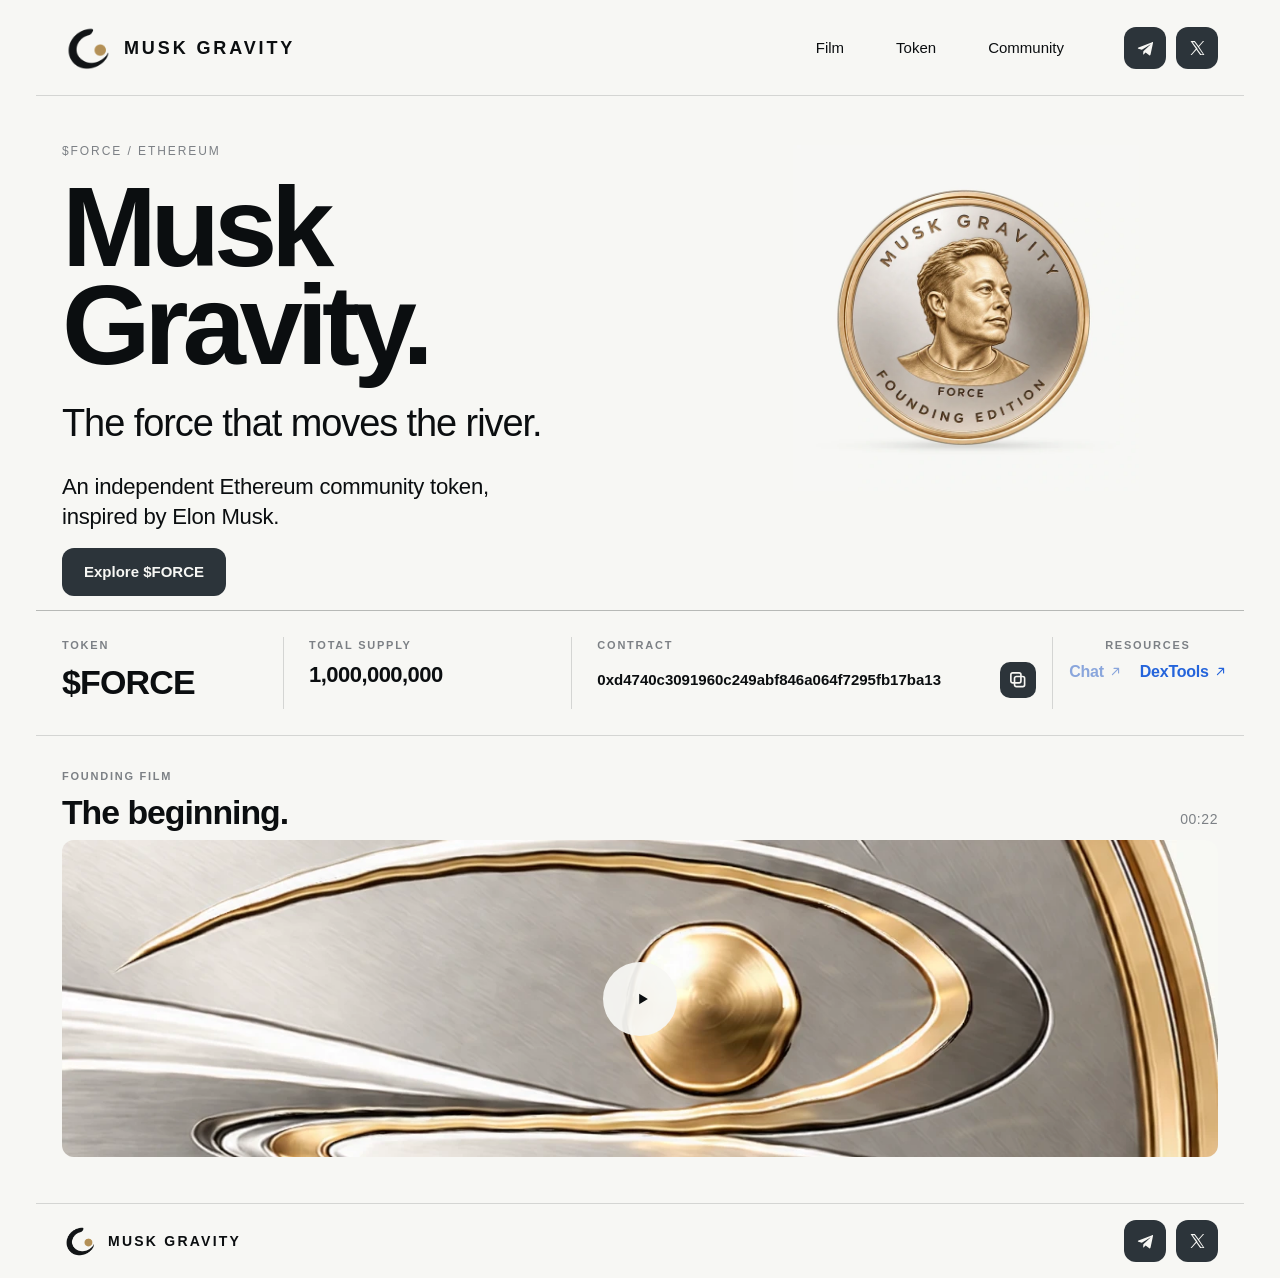
==== commit 6c980c33: "Show the contract address and DexTools link, and add the private visitor dashboard." ====
--- a/index.html
+++ b/index.html
@@ -118,7 +118,7 @@
             <p class="kicker">Resources</p>
             <p class="resource-row">
               <span class="resource is-pending" data-pending="chat" role="link" aria-disabled="true" aria-label="Chat, to be announced">Chat <svg viewBox="0 0 16 16" aria-hidden="true"><path d="M4.2 11.8 11.8 4.2M6.2 4.2h5.6v5.6" fill="none" stroke="currentColor" stroke-width="1.4" stroke-linecap="round" stroke-linejoin="round"/></svg></span>
-              <span class="resource is-pending" data-pending="explorer" role="link" aria-disabled="true" aria-label="Explorer, to be announced">Explorer <svg viewBox="0 0 16 16" aria-hidden="true"><path d="M4.2 11.8 11.8 4.2M6.2 4.2h5.6v5.6" fill="none" stroke="currentColor" stroke-width="1.4" stroke-linecap="round" stroke-linejoin="round"/></svg></span>
+              <span class="resource is-pending" data-pending="explorer" role="link" aria-disabled="true" aria-label="DexTools, to be announced">DexTools <svg viewBox="0 0 16 16" aria-hidden="true"><path d="M4.2 11.8 11.8 4.2M6.2 4.2h5.6v5.6" fill="none" stroke="currentColor" stroke-width="1.4" stroke-linecap="round" stroke-linejoin="round"/></svg></span>
             </p>
           </div>
         </div>
@@ -175,20 +175,30 @@
               <h2 id="story-title">A New Force<br>in Commerce</h2>
               <blockquote>“Maybe we should start a competitor to Amazon.”</blockquote>
             </header>
-            <aside class="story-photos">
-              <img src="assets/images/story-lobby.jpg" alt="Fictional Musk Gravity lobby concept, with founding coins on display" width="1024" height="576">
-              <img src="assets/images/story-campus.jpg" alt="Fictional Musk Gravity campus concept at sunset" width="1024" height="576">
-              <img src="assets/images/story-choice.jpg" alt="Illustrative shopping choice between Amazon and a FORCE concept, not customer research" width="1024" height="576">
-            </aside>
-            <div class="story-prose">
-              <p>On October 15, 2026, Elon Musk posted those words during a discussion about restrictions on AI shopping agents. He offered no launch plan, leaving an intriguing possibility open.</p>
-              <p>Musk Gravity begins with that possibility.</p>
-              <p>If Musk followed through, what might he build? Imagine a marketplace designed around intelligent assistants from the beginning: describe what you need, let an agent explore the options, and move from intention to purchase with fewer obstacles.</p>
-              <p>Musk Gravity is our independent interpretation of that imagined future—a company concept shaped around the possibility of a new challenger entering commerce.</p>
-              <p>The river in our identity represents the movement of goods, ideas, and opportunity. Gravity represents the attraction that could draw people toward a different destination. Together, they express our central idea: even an established current can change direction.</p>
-              <p>FORCE is the ticker of Musk Gravity’s Ethereum community token. It gives this narrative a shared identity for people interested in the possibility Musk raised. Its meaning comes from movement: the force required to challenge familiar systems and imagine another way forward.</p>
-              <p>The remark supplies the spark. Musk Gravity gives the community’s imagination a name.</p>
-              <p class="story-slogan">The force that moves the river.</p>
+            <div class="story-rows">
+              <section class="story-row">
+                <img class="story-shot" src="assets/images/story-lobby.jpg" alt="Fictional Musk Gravity lobby concept, with founding coins on display" width="1024" height="576">
+                <div class="story-copy">
+                  <p>On October 15, 2026, Elon Musk posted those words during a discussion about restrictions on AI shopping agents. He offered no launch plan, leaving an intriguing possibility open.</p>
+                  <p>Musk Gravity begins with that possibility.</p>
+                </div>
+              </section>
+              <section class="story-row">
+                <div class="story-copy">
+                  <p>If Musk followed through, what might he build? Imagine a marketplace designed around intelligent assistants from the beginning: describe what you need, let an agent explore the options, and move from intention to purchase with fewer obstacles.</p>
+                  <p>Musk Gravity is our independent interpretation of that imagined future—a company concept shaped around the possibility of a new challenger entering commerce.</p>
+                </div>
+                <img class="story-shot" src="assets/images/story-campus.jpg" alt="Fictional Musk Gravity campus concept at sunset" width="1024" height="576">
+              </section>
+              <section class="story-row">
+                <img class="story-shot" src="assets/images/story-choice.jpg" alt="Illustrative shopping choice between Amazon and a FORCE concept, not customer research" width="1024" height="576">
+                <div class="story-copy">
+                  <p>The river in our identity represents the movement of goods, ideas, and opportunity. Gravity represents the attraction that could draw people toward a different destination. Together, they express our central idea: even an established current can change direction.</p>
+                  <p>FORCE is the ticker of Musk Gravity’s Ethereum community token. It gives this narrative a shared identity for people interested in the possibility Musk raised. Its meaning comes from movement: the force required to challenge familiar systems and imagine another way forward.</p>
+                  <p>The remark supplies the spark. Musk Gravity gives the community’s imagination a name.</p>
+                  <p class="story-slogan">The force that moves the river.</p>
+                </div>
+              </section>
             </div>
           </div>
         </article>
--- a/styles.css
+++ b/styles.css
@@ -36,6 +36,8 @@
 
 .frame {
   width: var(--frame);
+  max-width: 100%;
+  min-width: 0;
   margin-inline: auto;
 }
 
@@ -158,24 +160,21 @@
   place-items: center;
   color: #f7f7f4;
   text-decoration: none;
+  background: #2c343a;
+  box-shadow: none;
+  transition: transform 0.08s ease, box-shadow 0.08s ease, background 0.08s ease;
+}
+
+.social-btn svg { width: 18px; height: 18px; display: block; }
+
+.social-btn:hover {
+  transform: translateY(-2px);
   background: linear-gradient(180deg, #4a545c 0%, #2c343a 46%, #1c2226 100%);
   box-shadow:
     inset 0 1px 0 rgba(255, 255, 255, 0.35),
     inset 0 -3px 0 rgba(0, 0, 0, 0.28),
     0 4px 0 #121618,
     0 8px 14px rgba(11, 14, 16, 0.2);
-  transition: transform 0.08s ease, box-shadow 0.08s ease;
-}
-
-.social-btn svg { width: 18px; height: 18px; display: block; }
-
-.social-btn:hover {
-  transform: translateY(1px);
-  box-shadow:
-    inset 0 1px 0 rgba(255, 255, 255, 0.3),
-    inset 0 -2px 0 rgba(0, 0, 0, 0.28),
-    0 3px 0 #121618,
-    0 6px 10px rgba(11, 14, 16, 0.18);
 }
 
 .social-btn:active {
@@ -193,13 +192,9 @@
 .nav-toggle {
   border: 0;
   border-radius: 10px;
-  background: linear-gradient(180deg, #ffffff 0%, #f4f4f1 52%, #e4e5e2 100%);
-  box-shadow:
-    inset 0 1px 0 #fff,
-    inset 0 -2px 0 rgba(11, 14, 16, 0.06),
-    0 3px 0 #c5c6c3,
-    0 6px 10px rgba(11, 14, 16, 0.08);
-  transition: transform 0.08s ease, box-shadow 0.08s ease;
+  background: transparent;
+  box-shadow: none;
+  transition: transform 0.08s ease, box-shadow 0.08s ease, background 0.08s ease;
 }
 
 .site-nav a,
@@ -218,17 +213,19 @@
 .site-nav a:hover,
 .site-nav .nav-link:hover,
 .nav-toggle:hover {
-  transform: translateY(1px);
+  transform: translateY(-2px);
+  background: linear-gradient(180deg, #ffffff 0%, #f4f4f1 52%, #e4e5e2 100%);
   box-shadow:
     inset 0 1px 0 #fff,
-    0 2px 0 #c5c6c3,
-    0 4px 8px rgba(11, 14, 16, 0.08);
+    inset 0 -2px 0 rgba(11, 14, 16, 0.06),
+    0 3px 0 #c5c6c3,
+    0 6px 10px rgba(11, 14, 16, 0.08);
 }
 
 .site-nav a:active,
 .site-nav .nav-link:active,
 .nav-toggle:active {
-  transform: translateY(3px);
+  transform: translateY(2px);
   box-shadow:
     inset 0 1px 0 rgba(255, 255, 255, 0.7),
     0 1px 0 #c5c6c3;
@@ -242,22 +239,19 @@
   color: #f7f7f4;
   font-size: 15px;
   font-weight: 650;
+  background: #2c343a;
+  box-shadow: none;
+  transition: transform 0.08s ease, box-shadow 0.08s ease, background 0.08s ease;
+}
+
+.btn-raise:hover {
+  transform: translateY(-2px);
   background: linear-gradient(180deg, #4a545c 0%, #2c343a 46%, #1c2226 100%);
   box-shadow:
     inset 0 1px 0 rgba(255, 255, 255, 0.35),
     inset 0 -3px 0 rgba(0, 0, 0, 0.28),
     0 4px 0 #121618,
     0 8px 14px rgba(11, 14, 16, 0.2);
-  transition: transform 0.08s ease, box-shadow 0.08s ease;
-}
-
-.btn-raise:hover {
-  transform: translateY(1px);
-  box-shadow:
-    inset 0 1px 0 rgba(255, 255, 255, 0.3),
-    inset 0 -2px 0 rgba(0, 0, 0, 0.28),
-    0 3px 0 #121618,
-    0 6px 10px rgba(11, 14, 16, 0.18);
 }
 
 .btn-raise:active {
@@ -274,8 +268,8 @@
   grid-template-columns: minmax(0, 1.12fr) minmax(280px, 0.88fr);
   column-gap: 12px;
   align-items: start;
-  min-height: 592px;
-  padding: 80px var(--inset) 68px;
+  min-height: 0;
+  padding: 48px var(--inset) 8px;
 }
 
 .hero-copy { min-width: 0; }
@@ -372,7 +366,7 @@
 .token-action {
   display: flex;
   justify-content: flex-start;
-  padding: 18px 0 16px;
+  padding: 8px var(--inset) 14px;
 }
 
 .token-grid {
@@ -458,6 +452,7 @@
   font-weight: 650;
   letter-spacing: 0;
   line-height: 1.35;
+  overflow-wrap: anywhere;
 }
 
 .address {
@@ -473,25 +468,23 @@
   padding: 0;
   border: 0;
   border-radius: 10px;
-  background: linear-gradient(180deg, #4a545c 0%, #2c343a 46%, #1c2226 100%);
+  background: #2c343a;
   color: #f7f7f4;
   display: grid;
   place-items: center;
   cursor: pointer;
+  box-shadow: none;
+  transition: transform 0.08s ease, box-shadow 0.08s ease, color 0.15s ease, background 0.08s ease;
+}
+
+.copy:hover {
+  transform: translateY(-2px);
+  background: linear-gradient(180deg, #4a545c 0%, #2c343a 46%, #1c2226 100%);
   box-shadow:
     inset 0 1px 0 rgba(255, 255, 255, 0.35),
     inset 0 -2px 0 rgba(0, 0, 0, 0.28),
     0 3px 0 #121618,
     0 6px 10px rgba(11, 14, 16, 0.16);
-  transition: transform 0.08s ease, box-shadow 0.08s ease, color 0.15s ease;
-}
-
-.copy:hover {
-  transform: translateY(1px);
-  box-shadow:
-    inset 0 1px 0 rgba(255, 255, 255, 0.3),
-    0 2px 0 #121618,
-    0 4px 8px rgba(11, 14, 16, 0.14);
 }
 
 .copy:active {
@@ -613,20 +606,17 @@
   color: var(--ink);
   display: grid;
   place-items: center;
+  box-shadow: none;
+  transition: transform 0.08s ease, box-shadow 0.08s ease;
+}
+
+.poster:hover .poster-play {
+  transform: translate(-50%, calc(-50% - 2px));
   box-shadow:
     inset 0 1px 0 rgba(255, 255, 255, 0.9),
     inset 0 -3px 0 rgba(11, 14, 16, 0.12),
     0 4px 0 rgba(11, 14, 16, 0.28),
     0 10px 18px rgba(11, 14, 16, 0.22);
-  transition: transform 0.08s ease, box-shadow 0.08s ease;
-}
-
-.poster:hover .poster-play {
-  transform: translate(-50%, calc(-50% + 1px));
-  box-shadow:
-    inset 0 1px 0 rgba(255, 255, 255, 0.85),
-    0 3px 0 rgba(11, 14, 16, 0.28),
-    0 7px 14px rgba(11, 14, 16, 0.18);
 }
 
 .poster:active .poster-play {
@@ -680,26 +670,23 @@
   padding: 0 16px;
   border: 0;
   border-radius: 12px;
-  background: linear-gradient(180deg, #4a545c 0%, #2c343a 46%, #1c2226 100%);
+  background: #2c343a;
   color: #f7f7f4;
   font: inherit;
   font-size: 15px;
   cursor: pointer;
+  box-shadow: none;
+  transition: transform 0.08s ease, box-shadow 0.08s ease, background 0.08s ease;
+}
+
+.story-close:hover {
+  transform: translateY(-2px);
+  background: linear-gradient(180deg, #4a545c 0%, #2c343a 46%, #1c2226 100%);
   box-shadow:
     inset 0 1px 0 rgba(255, 255, 255, 0.35),
     inset 0 -3px 0 rgba(0, 0, 0, 0.28),
     0 4px 0 #121618,
     0 8px 14px rgba(11, 14, 16, 0.2);
-  transition: transform 0.08s ease, box-shadow 0.08s ease;
-}
-
-.story-close:hover {
-  transform: translateY(1px);
-  box-shadow:
-    inset 0 1px 0 rgba(255, 255, 255, 0.3),
-    inset 0 -2px 0 rgba(0, 0, 0, 0.28),
-    0 3px 0 #121618,
-    0 6px 10px rgba(11, 14, 16, 0.18);
 }
 
 .story-close:active {
@@ -734,15 +721,11 @@
 }
 
 .story-layout {
-  display: grid;
-  grid-template-columns: minmax(0, 1.15fr) minmax(280px, 0.85fr);
-  gap: 28px 22px;
-  align-items: start;
+  display: flex;
+  flex-direction: column;
 }
 
 .story-title-block {
-  grid-column: 1;
-  grid-row: 1;
   background: #171c38;
   color: #f6f3ec;
   padding: 36px 36px 40px;
@@ -781,47 +764,45 @@
   color: #f6f3ec;
 }
 
-.story-photos {
-  grid-column: 2;
-  grid-row: 1 / span 2;
+.story-rows {
   display: flex;
   flex-direction: column;
-  gap: 14px;
-}
-
-.story-photos img {
+  gap: 64px;
+  margin-top: 56px;
+}
+
+.story-row {
+  display: grid;
+  grid-template-columns: minmax(0, 1fr) minmax(0, 1fr);
+  gap: 36px 56px;
+  align-items: center;
+}
+
+.story-shot {
   width: 100%;
   height: auto;
   display: block;
-}
-
-.story-prose {
-  grid-column: 1;
-  grid-row: 2;
-}
-
-.story-prose p {
+  border-radius: 18px;
+}
+
+.story-copy p {
   margin: 0 0 16px;
-  max-width: 38em;
   font-family: Palatino, "Palatino Linotype", "Book Antiqua", Georgia, serif;
-  font-size: 17px;
+  font-size: 18px;
   letter-spacing: 0.005em;
   line-height: 1.6;
-  color: #243044;
-}
-
-.story-prose .story-slogan {
-  margin: 28px 0 0;
-  max-width: none;
-  padding: 28px 32px;
-  background: #171c38;
-  color: #f6f3ec;
-  font-size: clamp(22px, 2.2vw, 32px);
-  font-style: normal;
-  font-weight: 400;
-  letter-spacing: 0.12em;
-  line-height: 1.25;
-  text-transform: uppercase;
+  color: #3c4452;
+}
+
+.story-copy p:last-child { margin-bottom: 0; }
+
+.story-copy p.story-slogan {
+  margin-top: 8px;
+  font-size: 22px;
+  font-weight: 500;
+  letter-spacing: -0.02em;
+  line-height: 1.3;
+  color: #171c38;
 }
 
 .film-overlay {
@@ -869,21 +850,19 @@
   display: grid;
   place-items: center;
   cursor: pointer;
+  background: #2c343a;
+  box-shadow: none;
+  transition: transform 0.08s ease, box-shadow 0.08s ease, background 0.08s ease;
+}
+
+.film-close:hover {
+  transform: translateY(-2px);
   background: linear-gradient(180deg, #4a545c 0%, #2c343a 46%, #1c2226 100%);
   box-shadow:
     inset 0 1px 0 rgba(255, 255, 255, 0.35),
     inset 0 -2px 0 rgba(0, 0, 0, 0.28),
     0 3px 0 #121618,
     0 6px 12px rgba(0, 0, 0, 0.28);
-  transition: transform 0.08s ease, box-shadow 0.08s ease;
-}
-
-.film-close:hover {
-  transform: translateY(1px);
-  box-shadow:
-    inset 0 1px 0 rgba(255, 255, 255, 0.3),
-    0 2px 0 #121618,
-    0 4px 8px rgba(0, 0, 0, 0.24);
 }
 
 .film-close:active {
@@ -902,8 +881,8 @@
   .hero-grid {
     grid-template-columns: 1fr;
     min-height: 0;
-    padding-top: 48px;
-    padding-bottom: 40px;
+    padding-top: 36px;
+    padding-bottom: 12px;
   }
 
   .coin {
@@ -923,17 +902,57 @@
     max-width: none;
   }
 
-  .token-grid { grid-template-columns: 1fr 1fr; }
-
-  .token-col:nth-child(odd)::before { display: none; }
-
-  .token-col:nth-child(n + 3) { border-top: 1px solid var(--rule); }
+  .token-grid { grid-template-columns: 1fr; }
+
+  .token-col {
+    padding: 22px 0 24px;
+  }
+
+  .token-col + .token-col { border-top: 1px solid var(--rule); }
+
+  .token-col + .token-col::before { display: none; }
+
+  .token-col-resources {
+    align-items: flex-start;
+    padding-left: 0;
+    padding-right: 0;
+    text-align: left;
+  }
+
+  .token-col-resources .resource-row { justify-content: flex-start; }
+
+  .fact-window { height: auto; overflow: visible; }
+  .fact-track { animation: none; }
+  .fact-track .fact[aria-hidden="true"] { display: none; }
+  .fact { height: auto; }
+  .fact + .fact { margin-top: 18px; }
 }
 
 @media (max-width: 860px) {
   .nav-toggle { display: inline-flex; align-items: center; }
 
-  .header-social { margin-left: 14px; }
+  .site-header .bar {
+    display: grid;
+    grid-template-columns: minmax(0, 1fr) auto auto;
+    align-items: center;
+    column-gap: 10px;
+    min-height: 72px;
+  }
+
+  .brand { min-width: 0; }
+  .brand img { width: 40px; height: 40px; }
+
+  .brand span {
+    font-size: 14px;
+    letter-spacing: 0.06em;
+    overflow: hidden;
+    text-overflow: ellipsis;
+    white-space: nowrap;
+  }
+
+  .nav-toggle { margin-left: 0; }
+
+  .header-social { margin-left: 0; }
 
   .site-nav {
     display: none;
@@ -959,20 +978,37 @@
     align-items: center;
   }
 
-  .story-token { font-size: 22px; }
-
   .story-body { padding-top: 24px; padding-bottom: 40px; }
 
-  .story-layout { grid-template-columns: 1fr; }
-
-  .story-title-block,
-  .story-photos,
-  .story-prose {
-    grid-column: auto;
-    grid-row: auto;
-  }
+  .story-rows { gap: 36px; margin-top: 32px; }
+
+  .story-row {
+    grid-template-columns: 1fr;
+    gap: 16px;
+  }
+
+  .story-bar {
+    display: grid;
+    grid-template-columns: auto minmax(0, 1fr) auto;
+    align-items: center;
+    column-gap: 8px;
+    min-height: 72px;
+  }
+
+  .story-token {
+    position: static;
+    transform: none;
+    justify-self: center;
+    max-width: 100%;
+    font-size: 18px;
+    text-align: center;
+  }
+
+  .story-bar .social-row { margin-left: 0; }
 
   .story-title-block { padding: 28px 22px 32px; }
+
+  .story-title-block h2 { font-size: clamp(34px, 10vw, 52px); }
 
   .site-nav .social-btn {
     min-height: 42px;
@@ -988,21 +1024,32 @@
     --inset: 0px;
   }
 
-  .hero h1 { font-size: 58px; letter-spacing: -0.05em; }
+  .hero h1 { font-size: clamp(46px, 14vw, 58px); letter-spacing: -0.05em; }
 
   .lede span { display: inline; }
   .lede span + span::before { content: " "; }
 
   .footer-bar {
     align-items: center;
-    gap: 16px;
+    gap: 12px;
     padding-top: 18px;
     padding-bottom: 18px;
   }
 
+  .brand-footer span {
+    letter-spacing: 0.08em;
+  }
+
   .film-inner { padding-top: 28px; padding-bottom: 32px; }
 
+  .poster { aspect-ratio: 16 / 9; }
+
   .poster-play { width: 64px; height: 64px; }
+
+  .film-overlay { padding: 64px 16px 16px; }
+
+  .social-btn { width: 40px; height: 40px; }
+  .social-row { gap: 8px; }
 }
 
 @media (prefers-reduced-motion: reduce) {
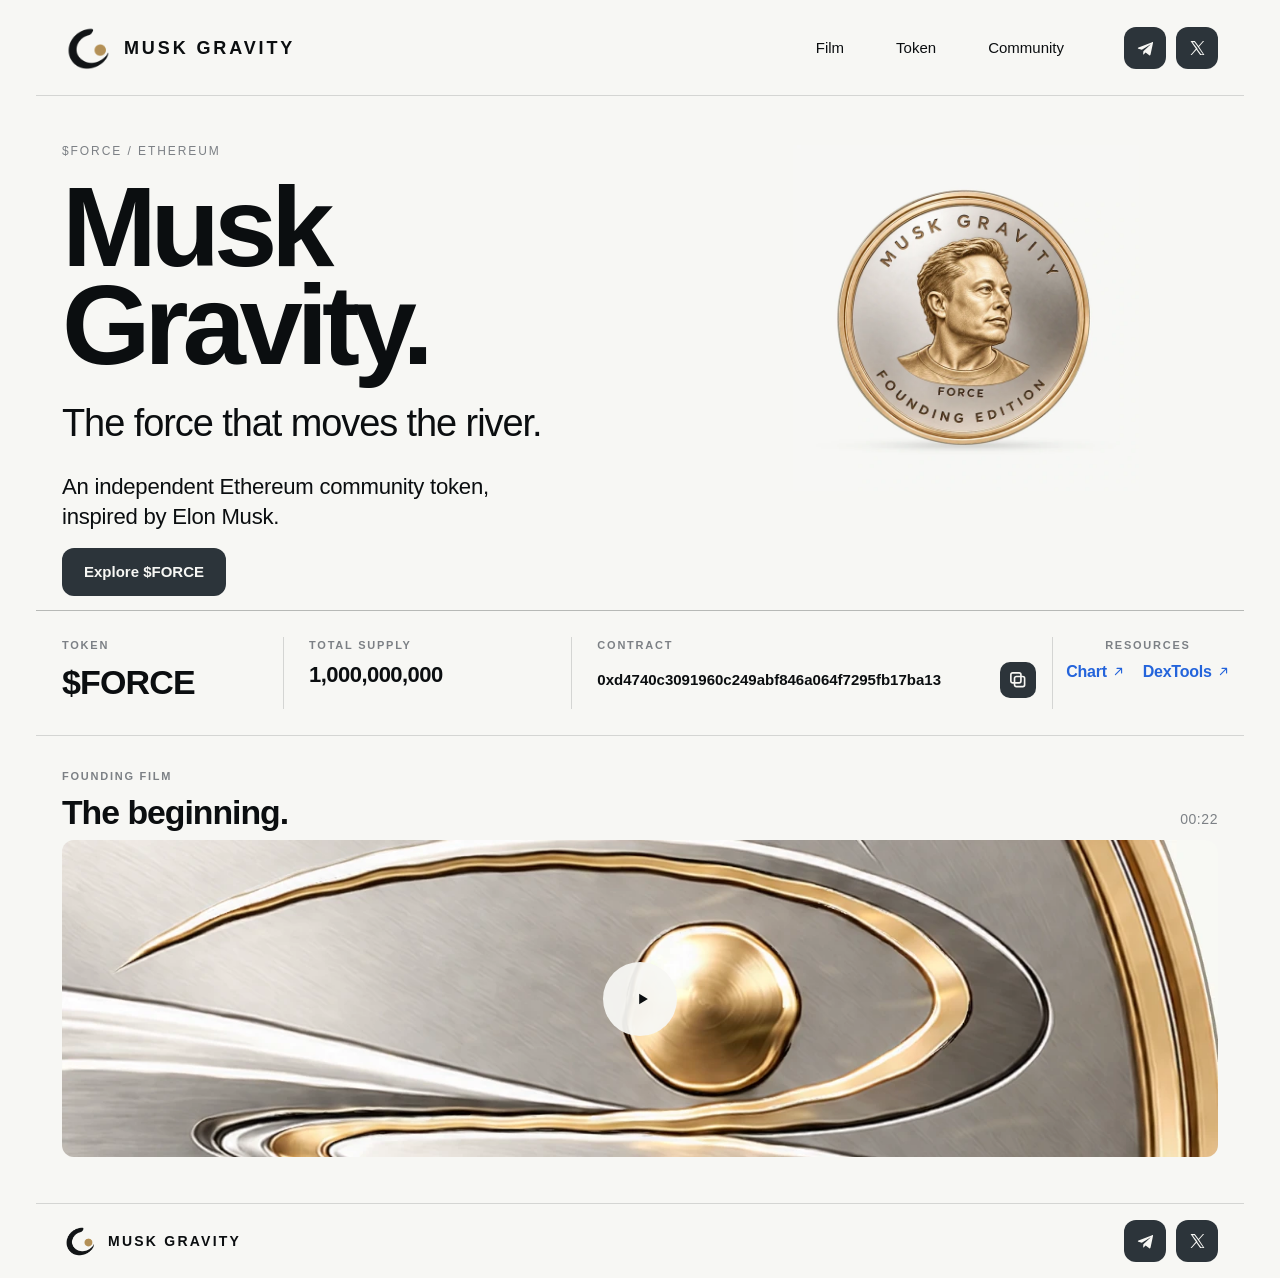
==== commit 1c634ae9: "Point Chart at the DexScreener pair." ====
--- a/index.html
+++ b/index.html
@@ -117,7 +117,7 @@
           <div class="token-col token-col-resources" id="resources">
             <p class="kicker">Resources</p>
             <p class="resource-row">
-              <span class="resource is-pending" data-pending="chat" role="link" aria-disabled="true" aria-label="Chat, to be announced">Chat <svg viewBox="0 0 16 16" aria-hidden="true"><path d="M4.2 11.8 11.8 4.2M6.2 4.2h5.6v5.6" fill="none" stroke="currentColor" stroke-width="1.4" stroke-linecap="round" stroke-linejoin="round"/></svg></span>
+              <span class="resource is-pending" data-pending="chart" role="link" aria-disabled="true" aria-label="Chart, to be announced">Chart <svg viewBox="0 0 16 16" aria-hidden="true"><path d="M4.2 11.8 11.8 4.2M6.2 4.2h5.6v5.6" fill="none" stroke="currentColor" stroke-width="1.4" stroke-linecap="round" stroke-linejoin="round"/></svg></span>
               <span class="resource is-pending" data-pending="explorer" role="link" aria-disabled="true" aria-label="DexTools, to be announced">DexTools <svg viewBox="0 0 16 16" aria-hidden="true"><path d="M4.2 11.8 11.8 4.2M6.2 4.2h5.6v5.6" fill="none" stroke="currentColor" stroke-width="1.4" stroke-linecap="round" stroke-linejoin="round"/></svg></span>
             </p>
           </div>
